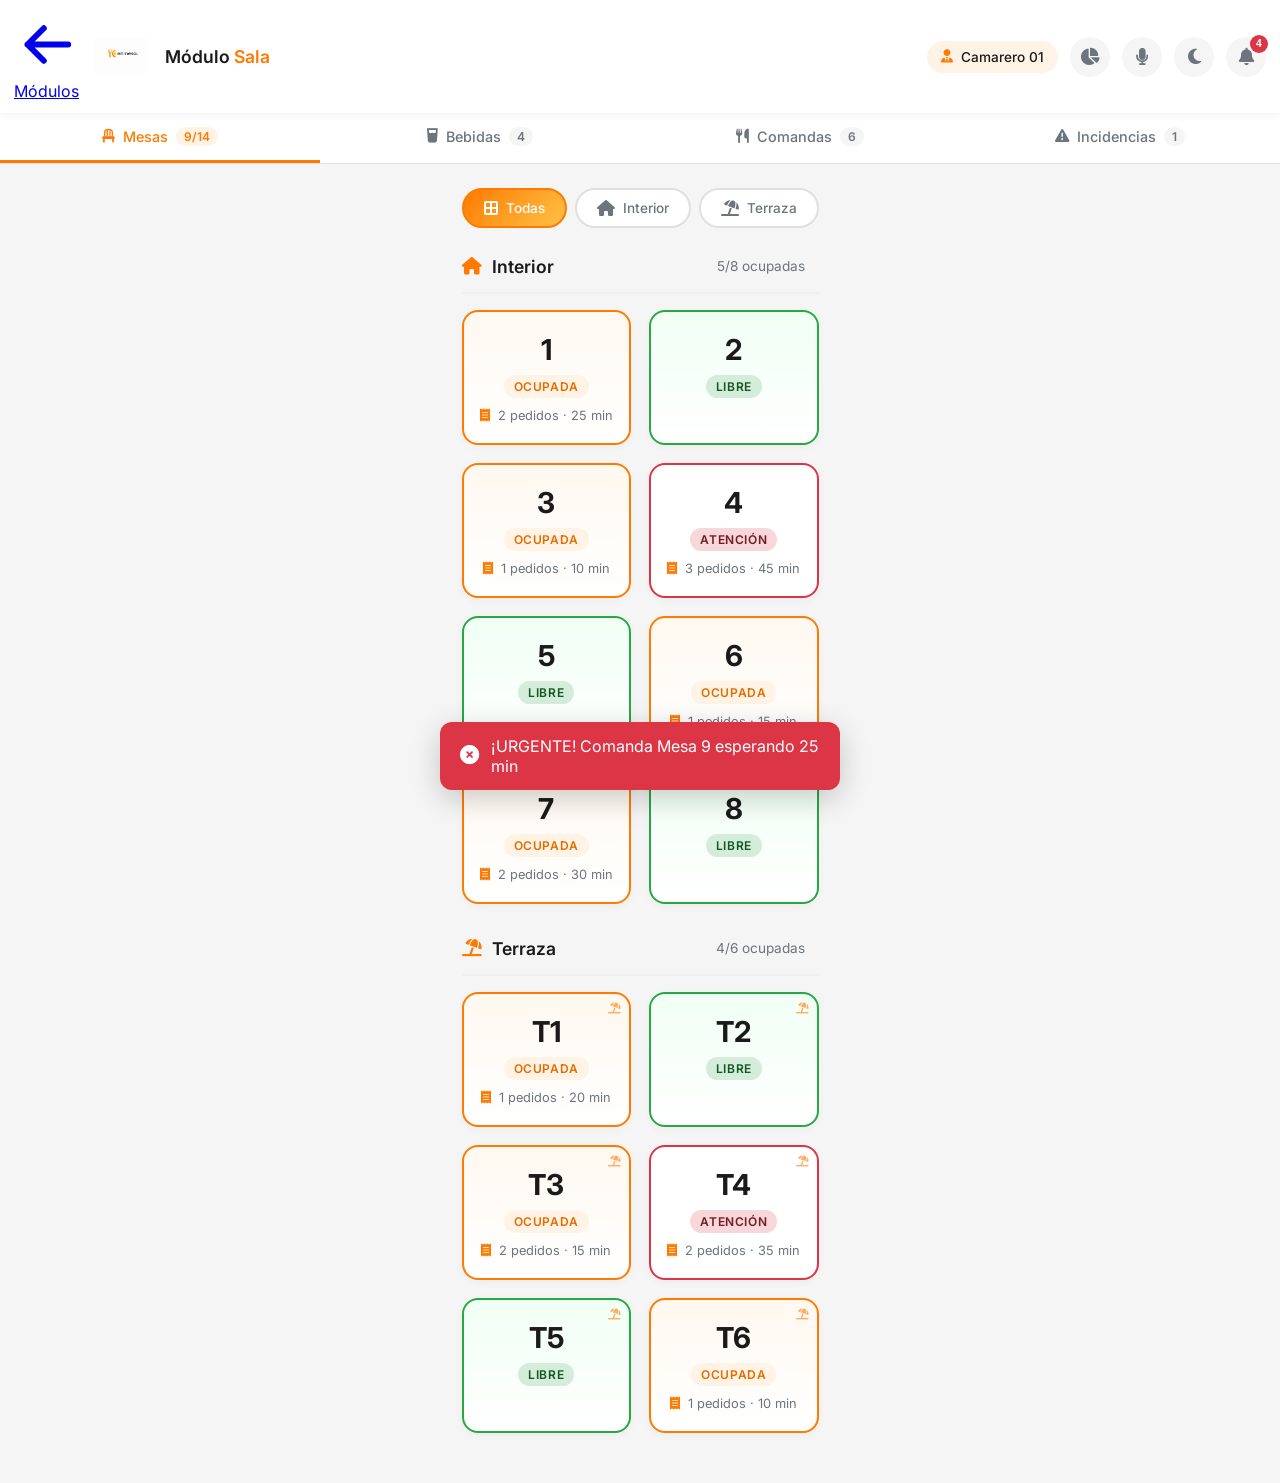
==== camarero.html @ 0a0c4b79 "Modulos Sala, Cocina y mapeo semantico Interfaces de camarero y cocina, prototipo de mapeo semantico" ====
<!DOCTYPE html>
<html lang="es">
<head>
    <meta charset="UTF-8">
    <meta name="viewport" content="width=device-width, initial-scale=1.0, viewport-fit=cover">
    <title>Módulo Sala - enmesa.</title>
    <link rel="stylesheet" href="camarero.css">
    <link rel="stylesheet" href="volver.css">
    <link rel="stylesheet" href="https://cdnjs.cloudflare.com/ajax/libs/font-awesome/6.4.0/css/all.min.css">
    <link rel="preconnect" href="https://fonts.googleapis.com">
    <link rel="preconnect" href="https://fonts.gstatic.com" crossorigin>
    <link href="https://fonts.googleapis.com/css2?family=Inter:wght@400;500;600;700;800&display=swap" rel="stylesheet">
</head>
<body>
    <div class="app-container">
        <!-- HEADER -->
        <header class="header">
            <div class="header-left">
                <a href="index.html" class="demo-volver" title="Volver al selector de módulos"><svg viewBox="0 0 24 24" fill="none" stroke="currentColor" stroke-width="2.2" stroke-linecap="round" stroke-linejoin="round" aria-hidden="true"><path d="M20 12H5M11 6l-6 6 6 6"/></svg><span>Módulos</span></a>
                <a href="landing.html">
                    <img src="Fotos/Logo3.png" alt="enmesa." class="header-logo">
                </a>
                <h1 class="header-title">Módulo <span>Sala</span></h1>
            </div>
            <div class="header-right">
                <div class="user-badge">
                    <i class="fas fa-user-tie"></i>
                    <span>Camarero 01</span>
                </div>
                <button class="btn-icon" id="btnResumen" title="Resumen del Turno">
                    <i class="fas fa-chart-pie"></i>
                </button>
                <button class="btn-icon btn-voice" id="btnVoz" title="Comandos de Voz">
                    <i class="fas fa-microphone"></i>
                </button>
                <button class="btn-icon" id="btnDarkMode" title="Modo Oscuro">
                    <i class="fas fa-moon"></i>
                </button>
                <button class="btn-icon" id="btnNotificaciones" title="Notificaciones">
                    <i class="fas fa-bell"></i>
                    <span class="badge" id="notifCount">3</span>
                </button>
            </div>
        </header>

        <!-- NAVEGACIÓN POR TABS -->
        <nav class="nav-tabs">
            <button class="nav-tab active" data-section="mesas">
                <i class="fas fa-chair"></i> Mesas
                <span class="count" id="countMesas">12</span>
            </button>
            <button class="nav-tab" data-section="bebidas">
                <i class="fas fa-glass-water"></i> Bebidas
                <span class="count" id="countBebidas">4</span>
            </button>
            <button class="nav-tab" data-section="comandas">
                <i class="fas fa-utensils"></i> Comandas
                <span class="count" id="countComandas">6</span>
            </button>
            <button class="nav-tab" data-section="incidencias">
                <i class="fas fa-exclamation-triangle"></i> Incidencias
                <span class="count" id="countIncidencias">1</span>
            </button>
        </nav>

        <!-- CONTENIDO PRINCIPAL -->
        <main class="main-content">
            <!-- SECCIÓN MESAS -->
            <section id="section-mesas" class="section active">
                <div class="zona-tabs">
                    <button class="zona-tab active" data-zona="todas">
                        <i class="fas fa-border-all"></i> Todas
                    </button>
                    <button class="zona-tab" data-zona="interior">
                        <i class="fas fa-home"></i> Interior
                    </button>
                    <button class="zona-tab" data-zona="terraza">
                        <i class="fas fa-umbrella-beach"></i> Terraza
                    </button>
                </div>
                
                <div id="mesasContainer">
                    <!-- Zona Interior -->
                    <div class="zona-section" id="zonaInterior">
                        <div class="zona-header">
                            <h3><i class="fas fa-home"></i> Interior</h3>
                            <span class="zona-count" id="countInterior">0 mesas</span>
                        </div>
                        <div class="mesas-grid" id="mesasGridInterior"></div>
                    </div>
                    
                    <!-- Zona Terraza -->
                    <div class="zona-section" id="zonaTerraza">
                        <div class="zona-header">
                            <h3><i class="fas fa-umbrella-beach"></i> Terraza</h3>
                            <span class="zona-count" id="countTerraza">0 mesas</span>
                        </div>
                        <div class="mesas-grid" id="mesasGridTerraza"></div>
                    </div>
                </div>
            </section>

            <!-- SECCIÓN BEBIDAS -->
            <section id="section-bebidas" class="section">
                <div class="pedidos-header">
                    <h2 class="pedidos-title">Pedidos de Bebidas</h2>
                    <div class="filter-buttons">
                        <button class="filter-btn active" data-filter="todos">Todos</button>
                        <button class="filter-btn" data-filter="pendiente">Pendientes</button>
                        <button class="filter-btn" data-filter="listo">Listos</button>
                    </div>
                </div>
                <div class="pedidos-list" id="bebidasList">
                    <!-- Se genera dinámicamente -->
                </div>
            </section>

            <!-- SECCIÓN COMANDAS -->
            <section id="section-comandas" class="section">
                <div class="pedidos-header">
                    <h2 class="pedidos-title">Comandas de Cocina</h2>
                    <div class="filter-buttons">
                        <button class="filter-btn active" data-filter="todos">Todos</button>
                        <button class="filter-btn" data-filter="pendiente">Pendientes</button>
                        <button class="filter-btn" data-filter="preparando">Preparando</button>
                        <button class="filter-btn" data-filter="listo">Listos</button>
                    </div>
                </div>
                <div class="pedidos-list" id="comandasList">
                    <!-- Se genera dinámicamente -->
                </div>
            </section>

            <!-- SECCIÓN INCIDENCIAS -->
            <section id="section-incidencias" class="section">
                <div class="pedidos-header">
                    <h2 class="pedidos-title">Incidencias Activas</h2>
                </div>
                <div id="incidenciasList">
                    <!-- Se genera dinámicamente -->
                </div>
            </section>
        </main>
    </div>

    <!-- MODAL DETALLE MESA -->
    <div class="modal-overlay" id="modalMesa">
        <div class="modal">
            <div class="modal-header">
                <h3 class="modal-title">Detalle de Mesa</h3>
                <button class="modal-close" onclick="cerrarModal('modalMesa')">&times;</button>
            </div>
            <div class="modal-body" id="modalMesaBody">
                <!-- Contenido dinámico -->
            </div>
            <div class="modal-footer">
                <button class="pedido-btn secondary" onclick="cerrarModal('modalMesa')">Cerrar</button>
                <button class="pedido-btn primary" onclick="liberarMesa()">
                    <i class="fas fa-check-circle"></i> Liberar Mesa
                </button>
            </div>
        </div>
    </div>

    <!-- TOAST CONTAINER -->
    <div class="toast-container" id="toastContainer"></div>

    <!-- MODAL VOZ -->
    <div class="modal-overlay" id="modalVoz">
        <div class="modal modal-voz">
            <div class="modal-header">
                <h3 class="modal-title"><i class="fas fa-microphone"></i> Comandos de Voz</h3>
                <button class="modal-close" onclick="cerrarModal('modalVoz')">&times;</button>
            </div>
            <div class="modal-body">
                <div class="voice-container">
                    <div class="voice-status" id="voiceStatus">
                        <div class="voice-icon" id="voiceIcon">
                            <i class="fas fa-microphone"></i>
                        </div>
                        <p class="voice-text" id="voiceText">Pulsa para hablar</p>
                    </div>
                    <div class="voice-transcript" id="voiceTranscript"></div>
                    <button class="voice-btn" id="voiceBtn" onclick="toggleVoiceRecognition()">
                        <i class="fas fa-microphone"></i>
                        <span>Iniciar</span>
                    </button>
                </div>
                <div class="voice-commands">
                    <h4>Comandos disponibles:</h4>
                    <ul>
                        <li><strong>"Entregar bebidas mesa [N]"</strong> - Marca bebidas como entregadas</li>
                        <li><strong>"Entregar comanda mesa [N]"</strong> - Marca comanda como entregada</li>
                        <li><strong>"Eliminar bebidas mesa [N]"</strong> - Elimina pedido de bebidas</li>
                        <li><strong>"Eliminar comanda mesa [N]"</strong> - Elimina comanda</li>
                        <li><strong>"Liberar mesa [N]"</strong> - Libera una mesa</li>
                        <li><strong>"Resolver incidencia mesa [N]"</strong> - Resuelve incidencia</li>
                    </ul>
                    <p style="margin-top: 12px; font-size: 0.8rem; color: #666;">
                        <i class="fas fa-info-circle" style="color: #FF7A00;"></i>
                        Terraza: di <strong>"terraza 1"</strong> o <strong>"T1"</strong>
                    </p>
                </div>
            </div>
        </div>
    </div>

    <!-- MODAL RESUMEN DEL TURNO -->
    <div class="modal-overlay" id="modalResumen">
        <div class="modal modal-resumen">
            <div class="modal-header">
                <h3 class="modal-title"><i class="fas fa-chart-pie"></i> Resumen del Turno</h3>
                <button class="modal-close" onclick="cerrarModal('modalResumen')">&times;</button>
            </div>
            <div class="modal-body">
                <div class="resumen-tiempo">
                    <div class="resumen-reloj">
                        <i class="fas fa-clock"></i>
                        <span id="turnoTiempo">00:00:00</span>
                    </div>
                    <p>Tiempo de turno</p>
                </div>
                <div class="resumen-stats">
                    <div class="stat-card">
                        <div class="stat-icon"><i class="fas fa-chair"></i></div>
                        <div class="stat-value" id="statMesasAtendidas">0</div>
                        <div class="stat-label">Mesas atendidas</div>
                    </div>
                    <div class="stat-card">
                        <div class="stat-icon"><i class="fas fa-glass-water"></i></div>
                        <div class="stat-value" id="statBebidasServidas">0</div>
                        <div class="stat-label">Bebidas servidas</div>
                    </div>
                    <div class="stat-card">
                        <div class="stat-icon"><i class="fas fa-utensils"></i></div>
                        <div class="stat-value" id="statComandasServidas">0</div>
                        <div class="stat-label">Comandas servidas</div>
                    </div>
                    <div class="stat-card">
                        <div class="stat-icon"><i class="fas fa-exclamation-triangle"></i></div>
                        <div class="stat-value" id="statIncidenciasResueltas">0</div>
                        <div class="stat-label">Incidencias resueltas</div>
                    </div>
                </div>
                <div class="resumen-tiempos">
                    <h4><i class="fas fa-stopwatch"></i> Tiempos Medios</h4>
                    <div class="tiempo-item">
                        <span>Tiempo medio de atención</span>
                        <strong id="tiempoMedioAtencion">--</strong>
                    </div>
                    <div class="tiempo-item">
                        <span>Bebidas más servidas</span>
                        <strong id="bebidaTop">--</strong>
                    </div>
                </div>
            </div>
        </div>
    </div>

    <!-- MODAL TOMAR PEDIDO -->
    <div class="modal-overlay" id="modalTomarPedido">
        <div class="modal modal-pedido-grande">
            <div class="modal-header">
                <h3 class="modal-title"><i class="fas fa-clipboard-list"></i> Tomar Pedido - Mesa <span id="pedidoMesaNum"></span></h3>
                <button class="modal-close" onclick="cerrarTomarPedido()">&times;</button>
            </div>
            <div class="modal-body modal-body-menu">
                <!-- Layout de 2 columnas en desktop -->
                <div class="pedido-layout">
                    <!-- Columna izquierda: Catálogo -->
                    <div class="pedido-catalogo-col">
                        <!-- Control por voz -->
                        <div class="pedido-voz-control">
                            <button class="voice-btn-pedido" id="voiceBtnPedido" onclick="toggleVozPedido()">
                                <i class="fas fa-microphone"></i>
                                <span>Dictar Pedido</span>
                            </button>
                            <div class="voice-transcript-pedido" id="voiceTranscriptPedido"></div>
                        </div>
                        
                        <!-- Tabs de categorías -->
                        <div class="menu-tabs">
                            <button class="menu-tab active" data-cat="entradas" onclick="mostrarCatalogo('entradas')">
                                <i class="fas fa-bread-slice"></i> Entradas
                            </button>
                            <button class="menu-tab" data-cat="principales" onclick="mostrarCatalogo('principales')">
                                <i class="fas fa-fire"></i> Principales
                            </button>
                            <button class="menu-tab" data-cat="bebidas" onclick="mostrarCatalogo('bebidas')">
                                <i class="fas fa-glass-water"></i> Bebidas
                            </button>
                            <button class="menu-tab" data-cat="postres" onclick="mostrarCatalogo('postres')">
                                <i class="fas fa-ice-cream"></i> Postres
                            </button>
                        </div>
                        
                        <!-- Lista de productos -->
                        <div class="menu-items-scroll" id="catalogoItems">
                            <!-- Se genera dinámicamente -->
                        </div>
                    </div>
                    
                    <!-- Columna derecha: Pedido actual -->
                    <div class="pedido-resumen-col">
                        <h4 class="resumen-titulo"><i class="fas fa-shopping-cart"></i> Pedido Actual</h4>
                        
                        <div class="pedido-items-scroll">
                            <div class="pedido-items-list" id="pedidoBebidasList">
                                <!-- Items de bebidas -->
                            </div>
                            <div class="pedido-items-list" id="pedidoComidaList">
                                <!-- Items de comida -->
                            </div>
                            <div class="pedido-empty" id="pedidoEmpty">
                                <i class="fas fa-cart-plus"></i>
                                <p>Selecciona productos del menú</p>
                            </div>
                        </div>
                        
                        <!-- Total -->
                        <div class="pedido-total-box">
                            <div class="pedido-total-row">
                                <span class="pedido-total-items" id="totalItemsPedido">0 items</span>
                                <span class="pedido-total-precio" id="totalPrecioPedido">0.00 €</span>
                            </div>
                        </div>
                        
                        <!-- Acciones -->
                        <div class="pedido-acciones">
                            <button class="btn-limpiar" onclick="limpiarPedidoTemporal()">
                                <i class="fas fa-trash"></i> Limpiar
                            </button>
                            <button class="btn-confirmar" onclick="confirmarPedido()">
                                <i class="fas fa-check"></i> Confirmar
                            </button>
                        </div>
                    </div>
                </div>
            </div>
        </div>
    </div>

    <!-- AUDIO PARA NOTIFICACIONES -->
    <audio id="audioNotificacion" preload="auto">
        <source src="[data-uri]" type="audio/wav">
    </audio>

    <script>
        // ════════════════════════════════════════════════════════════════════════
        // DATOS SIMULADOS
        // ════════════════════════════════════════════════════════════════════════
        
        const mesas = [
            // Interior (mesas 1-8)
            { id: 1, zona: 'interior', estado: 'ocupada', pedidos: 2, tiempo: '25 min' },
            { id: 2, zona: 'interior', estado: 'libre', pedidos: 0 },
            { id: 3, zona: 'interior', estado: 'ocupada', pedidos: 1, tiempo: '10 min' },
            { id: 4, zona: 'interior', estado: 'pendiente', pedidos: 3, tiempo: '45 min' },
            { id: 5, zona: 'interior', estado: 'libre', pedidos: 0 },
            { id: 6, zona: 'interior', estado: 'ocupada', pedidos: 1, tiempo: '15 min' },
            { id: 7, zona: 'interior', estado: 'ocupada', pedidos: 2, tiempo: '30 min' },
            { id: 8, zona: 'interior', estado: 'libre', pedidos: 0 },
            // Terraza (mesas T1-T6)
            { id: 'T1', zona: 'terraza', estado: 'ocupada', pedidos: 1, tiempo: '20 min' },
            { id: 'T2', zona: 'terraza', estado: 'libre', pedidos: 0 },
            { id: 'T3', zona: 'terraza', estado: 'ocupada', pedidos: 2, tiempo: '15 min' },
            { id: 'T4', zona: 'terraza', estado: 'pendiente', pedidos: 2, tiempo: '35 min' },
            { id: 'T5', zona: 'terraza', estado: 'libre', pedidos: 0 },
            { id: 'T6', zona: 'terraza', estado: 'ocupada', pedidos: 1, tiempo: '10 min' }
        ];
        
        let zonaActual = 'todas';

        let pedidosBebidas = [
            { 
                id: 1, mesa: 4, tiempo: '3 min', estado: 'pendiente',
                items: [
                    { nombre: 'Coca-Cola', cantidad: 2, precio: 2.50, entregado: false },
                    { nombre: 'Agua mineral', cantidad: 1, precio: 1.80, entregado: false },
                    { nombre: 'Cerveza Mahou', cantidad: 3, precio: 2.80, entregado: false }
                ]
            },
            { 
                id: 2, mesa: 1, tiempo: '5 min', estado: 'listo',
                items: [
                    { nombre: 'Vino tinto copa', cantidad: 2, precio: 3.50, entregado: false },
                    { nombre: 'Tinto de verano', cantidad: 1, precio: 3.00, entregado: false }
                ]
            },
            { 
                id: 3, mesa: 7, tiempo: '1 min', estado: 'pendiente',
                items: [
                    { nombre: 'Café solo', cantidad: 2, precio: 1.40, entregado: false },
                    { nombre: 'Cortado', cantidad: 1, precio: 1.50, entregado: false }
                ]
            },
            { 
                id: 4, mesa: 10, tiempo: '2 min', estado: 'pendiente',
                items: [
                    { nombre: 'Zumo de naranja', cantidad: 2, precio: 3.00, entregado: false }
                ]
            }
        ];

        let pedidosComanda = [
            { 
                id: 1, mesa: 4, tiempo: '15 min', estado: 'preparando',
                items: [
                    { nombre: 'Croquetas caseras', cantidad: 2, precio: 8.50, entregado: false },
                    { nombre: 'Tortilla española', cantidad: 1, precio: 9.00, entregado: false }
                ]
            },
            { 
                id: 2, mesa: 1, tiempo: '20 min', estado: 'listo',
                items: [
                    { nombre: 'Pulpo a la gallega', cantidad: 1, precio: 18.50, entregado: false },
                    { nombre: 'Jamón ibérico', cantidad: 1, precio: 22.00, entregado: false }
                ]
            },
            { 
                id: 3, mesa: 7, tiempo: '10 min', estado: 'pendiente',
                items: [
                    { nombre: 'Ensalada César', cantidad: 1, precio: 10.50, entregado: false },
                    { nombre: 'Patatas bravas', cantidad: 2, precio: 6.50, entregado: false }
                ]
            },
            { 
                id: 4, mesa: 9, tiempo: '25 min', estado: 'preparando',
                items: [
                    { nombre: 'Paella valenciana', cantidad: 1, precio: 14.00, entregado: false }
                ]
            },
            { 
                id: 5, mesa: 12, tiempo: '8 min', estado: 'pendiente',
                items: [
                    { nombre: 'Gambas al ajillo', cantidad: 1, precio: 14.50, entregado: false },
                    { nombre: 'Pan con tomate', cantidad: 2, precio: 3.50, entregado: false }
                ]
            },
            { 
                id: 6, mesa: 3, tiempo: '5 min', estado: 'listo',
                items: [
                    { nombre: 'Tarta de queso', cantidad: 2, precio: 6.00, entregado: false }
                ]
            }
        ];

        let incidencias = [
            {
                id: 1, mesa: 4, tipo: 'Reclamación',
                descripcion: 'El cliente indica que las croquetas llegaron frías. Solicita cambio.',
                tiempo: '5 min'
            }
        ];

        // ════════════════════════════════════════════════════════════════════════
        // CATÁLOGO DE PRODUCTOS (igual que cliente.html)
        // ════════════════════════════════════════════════════════════════════════
        
        const catalogoMenu = {
            entradas: [
                { nombre: 'Jamón Ibérico de Bellota', precio: 18.50, sub: 'Loncheado al momento · D.O. Guijuelo' },
                { nombre: 'Tabla de Quesos Artesanos', precio: 14.00, sub: 'Curados, semicurados y cremosos' },
                { nombre: 'Paté de la Casa', precio: 9.50, sub: 'Con reducción de Oporto · tostadas' },
                { nombre: 'Croquetas de la Abuela', precio: 9.00, sub: 'Bechamel de jamón ibérico · 8 uds' },
                { nombre: 'Ensaladilla Rusa', precio: 8.50, sub: 'Atún de almadraba · mayonesa casera' },
                { nombre: 'Papas Arrugadas con Mojo', precio: 7.50, sub: 'Mojo rojo picón y mojo verde' }
            ],
            principales: [
                { nombre: 'Huevos Rotos con Jamón', precio: 14.00, sub: 'Huevos de corral · patatas · jamón' },
                { nombre: 'Bacalao Dorado', precio: 17.50, sub: 'Patata paja · huevo · aceitunas' },
                { nombre: 'Solomillo al Ajo Tostado', precio: 24.00, sub: 'Salsa de ajo · guarnición' },
                { nombre: 'Entrecot a la Brasa', precio: 22.00, sub: 'Añojo · sal gruesa · chimichurri' },
                { nombre: 'Chuletón de Buey', precio: 38.00, sub: 'Madurado 30 días · sal en escamas' }
            ],
            bebidas: [
                { nombre: 'Coca-Cola', precio: 2.50, sub: '' },
                { nombre: 'Fanta Naranja', precio: 2.50, sub: '' },
                { nombre: 'Agua Mineral', precio: 2.00, sub: '50cl' },
                { nombre: 'Victoria Caña', precio: 2.00, sub: 'Barril · 20 cl' },
                { nombre: 'Victoria Tercio', precio: 2.80, sub: 'Botella · 33 cl' },
                { nombre: 'Vino de la Casa Copa', precio: 3.50, sub: 'Tinto · Blanco · Rosado' },
                { nombre: 'Vino de la Casa Botella', precio: 12.00, sub: 'Tinto · Blanco · Rosado' }
            ],
            postres: [
                { nombre: 'Coulant de Chocolate', precio: 7.50, sub: 'Corazón fundente · helado vainilla' },
                { nombre: 'Tarta de Queso al Horno', precio: 6.50, sub: 'Receta vasca · mermelada frutos rojos' },
                { nombre: 'Flan Casero', precio: 5.50, sub: 'Caramelo tostado · nata montada' },
                { nombre: 'Crema Catalana', precio: 6.00, sub: 'Azúcar quemado · naranja confitada' }
            ]
        };
        
        // Para compatibilidad con voz
        const catalogoBebidas = catalogoMenu.bebidas;
        const catalogoComida = [...catalogoMenu.entradas, ...catalogoMenu.principales, ...catalogoMenu.postres];
        
        // Pedido temporal mientras se toma
        let pedidoTemporal = {
            mesa: null,
            bebidas: [],
            comida: []
        };

        // ════════════════════════════════════════════════════════════════════════
        // NAVEGACIÓN POR TABS
        // ════════════════════════════════════════════════════════════════════════
        
        document.querySelectorAll('.nav-tab').forEach(tab => {
            tab.addEventListener('click', () => {
                // Desactivar todos
                document.querySelectorAll('.nav-tab').forEach(t => t.classList.remove('active'));
                document.querySelectorAll('.section').forEach(s => s.classList.remove('active'));
                
                // Activar seleccionado
                tab.classList.add('active');
                const section = tab.dataset.section;
                document.getElementById(`section-${section}`).classList.add('active');
            });
        });

        // ════════════════════════════════════════════════════════════════════════
        // RENDERIZADO DE MESAS POR ZONAS
        // ════════════════════════════════════════════════════════════════════════
        
        function renderMesas() {
            const mesasInterior = mesas.filter(m => m.zona === 'interior');
            const mesasTerraza = mesas.filter(m => m.zona === 'terraza');
            
            const gridInterior = document.getElementById('mesasGridInterior');
            const gridTerraza = document.getElementById('mesasGridTerraza');
            const zonaInterior = document.getElementById('zonaInterior');
            const zonaTerraza = document.getElementById('zonaTerraza');
            
            // Renderizar Interior
            gridInterior.innerHTML = mesasInterior.map(mesa => renderMesaCard(mesa)).join('');
            
            // Renderizar Terraza
            gridTerraza.innerHTML = mesasTerraza.map(mesa => renderMesaCard(mesa)).join('');
            
            // Actualizar contadores de zona
            const ocupadasInterior = mesasInterior.filter(m => m.estado !== 'libre').length;
            const ocupadasTerraza = mesasTerraza.filter(m => m.estado !== 'libre').length;
            document.getElementById('countInterior').textContent = `${ocupadasInterior}/${mesasInterior.length} ocupadas`;
            document.getElementById('countTerraza').textContent = `${ocupadasTerraza}/${mesasTerraza.length} ocupadas`;
            
            // Mostrar/ocultar zonas según filtro
            if (zonaActual === 'todas') {
                zonaInterior.style.display = 'block';
                zonaTerraza.style.display = 'block';
            } else if (zonaActual === 'interior') {
                zonaInterior.style.display = 'block';
                zonaTerraza.style.display = 'none';
            } else {
                zonaInterior.style.display = 'none';
                zonaTerraza.style.display = 'block';
            }
        }
        
        function renderMesaCard(mesa) {
            const mesaIdStr = typeof mesa.id === 'string' ? `'${mesa.id}'` : mesa.id;
            return `
                <div class="mesa-card ${mesa.estado} ${mesa.zona}" onclick="verDetalleMesa(${mesaIdStr})">
                    <div class="mesa-number">${mesa.id}</div>
                    <span class="mesa-status ${mesa.estado}">
                        ${mesa.estado === 'libre' ? 'Libre' : mesa.estado === 'ocupada' ? 'Ocupada' : 'Atención'}
                    </span>
                    ${mesa.estado !== 'libre' ? `
                        <div class="mesa-info">
                            <i class="fas fa-receipt"></i> ${mesa.pedidos} pedidos · ${mesa.tiempo}
                        </div>
                    ` : ''}
                </div>
            `;
        }
        
        // Navegación por zonas
        document.querySelectorAll('.zona-tab').forEach(tab => {
            tab.addEventListener('click', () => {
                document.querySelectorAll('.zona-tab').forEach(t => t.classList.remove('active'));
                tab.classList.add('active');
                zonaActual = tab.dataset.zona;
                renderMesas();
            });
        });

        // ════════════════════════════════════════════════════════════════════════
        // RENDERIZADO DE BEBIDAS
        // ════════════════════════════════════════════════════════════════════════
        
        function renderBebidas(filtro = 'todos') {
            const list = document.getElementById('bebidasList');
            let pedidos = [...pedidosBebidas];
            
            if (filtro !== 'todos') {
                pedidos = pedidos.filter(p => p.estado === filtro);
            }
            
            if (pedidos.length === 0) {
                list.innerHTML = `
                    <div class="empty-state">
                        <i class="fas fa-glass-water"></i>
                        <p>No hay pedidos de bebidas ${filtro !== 'todos' ? filtro + 's' : ''}</p>
                    </div>
                `;
                return;
            }
            
            list.innerHTML = pedidos.map(pedido => `
                <div class="pedido-card bebidas ${pedido.estado}" data-id="${pedido.id}">
                    <div class="pedido-header">
                        <div class="pedido-mesa">
                            <span class="pedido-mesa-num">Mesa ${pedido.mesa}</span>
                            <span class="pedido-time"><i class="fas fa-clock"></i> ${pedido.tiempo}</span>
                        </div>
                        <span class="pedido-type bebidas">Bebidas</span>
                    </div>
                    <div class="pedido-items">
                        ${pedido.items.map((item, idx) => `
                            <div class="pedido-item">
                                <span class="pedido-item-qty">${item.cantidad}x</span>
                                <span class="pedido-item-name">${item.nombre}</span>
                                <button class="pedido-item-check ${item.entregado ? 'checked' : ''}" 
                                        onclick="toggleItemBebida(${pedido.id}, ${idx})">
                                    <i class="fas fa-check"></i>
                                </button>
                            </div>
                        `).join('')}
                    </div>
                    <div class="pedido-actions">
                        ${pedido.estado === 'listo' ? `
                            <button class="pedido-btn success" onclick="entregarBebidas(${pedido.id})">
                                <i class="fas fa-check-double"></i> Entregar a Mesa
                            </button>
                        ` : `
                            <span class="estado-esperando">
                                <i class="fas fa-hourglass-half"></i> Preparando...
                            </span>
                        `}
                        <button class="pedido-btn danger" onclick="reportarIncidencia(${pedido.mesa}, 'bebidas')">
                            <i class="fas fa-exclamation-circle"></i>
                        </button>
                    </div>
                </div>
            `).join('');
        }

        // ════════════════════════════════════════════════════════════════════════
        // RENDERIZADO DE COMANDAS
        // ════════════════════════════════════════════════════════════════════════
        
        function renderComandas(filtro = 'todos') {
            const list = document.getElementById('comandasList');
            let pedidos = [...pedidosComanda];
            
            if (filtro !== 'todos') {
                pedidos = pedidos.filter(p => p.estado === filtro);
            }
            
            if (pedidos.length === 0) {
                list.innerHTML = `
                    <div class="empty-state">
                        <i class="fas fa-utensils"></i>
                        <p>No hay comandas ${filtro !== 'todos' ? filtro + 's' : ''}</p>
                    </div>
                `;
                return;
            }
            
            list.innerHTML = pedidos.map(pedido => `
                <div class="pedido-card comida ${pedido.estado}" data-id="${pedido.id}">
                    <div class="pedido-header">
                        <div class="pedido-mesa">
                            <span class="pedido-mesa-num">Mesa ${pedido.mesa}</span>
                            <span class="pedido-time"><i class="fas fa-clock"></i> ${pedido.tiempo}</span>
                        </div>
                        <span class="pedido-type comida">${pedido.estado}</span>
                    </div>
                    <div class="pedido-items">
                        ${pedido.items.map((item, idx) => `
                            <div class="pedido-item">
                                <span class="pedido-item-qty">${item.cantidad}x</span>
                                <span class="pedido-item-name">${item.nombre}</span>
                                <button class="pedido-item-check ${item.entregado ? 'checked' : ''}" 
                                        onclick="toggleItemComanda(${pedido.id}, ${idx})">
                                    <i class="fas fa-check"></i>
                                </button>
                            </div>
                        `).join('')}
                    </div>
                    <div class="pedido-actions">
                        ${pedido.estado === 'listo' ? `
                            <button class="pedido-btn success" onclick="entregarComanda(${pedido.id})">
                                <i class="fas fa-check-double"></i> Entregar a Mesa
                            </button>
                        ` : pedido.estado === 'preparando' ? `
                            <span class="estado-esperando">
                                <i class="fas fa-fire"></i> En cocina...
                            </span>
                        ` : `
                            <button class="pedido-btn secondary" onclick="enviarACocina(${pedido.id})">
                                <i class="fas fa-fire"></i> Enviar a Cocina
                            </button>
                        `}
                        <button class="pedido-btn danger" onclick="reportarIncidencia(${pedido.mesa}, 'comanda')">
                            <i class="fas fa-exclamation-circle"></i>
                        </button>
                    </div>
                </div>
            `).join('');
        }

        // ════════════════════════════════════════════════════════════════════════
        // RENDERIZADO DE INCIDENCIAS
        // ════════════════════════════════════════════════════════════════════════
        
        function renderIncidencias() {
            const list = document.getElementById('incidenciasList');
            
            if (incidencias.length === 0) {
                list.innerHTML = `
                    <div class="empty-state">
                        <i class="fas fa-check-circle"></i>
                        <p>No hay incidencias activas</p>
                    </div>
                `;
                return;
            }
            
            list.innerHTML = incidencias.map(inc => `
                <div class="incidencia-card">
                    <div class="incidencia-header">
                        <div class="incidencia-mesa">
                            <span class="pedido-mesa-num">Mesa ${inc.mesa}</span>
                            <span class="pedido-time"><i class="fas fa-clock"></i> ${inc.tiempo}</span>
                        </div>
                        <span class="incidencia-type">${inc.tipo}</span>
                    </div>
                    <div class="incidencia-desc">
                        ${inc.descripcion}
                    </div>
                    <div class="incidencia-actions">
                        <button class="pedido-btn primary" onclick="resolverIncidencia(${inc.id})">
                            <i class="fas fa-check"></i> Resolver
                        </button>
                        <button class="pedido-btn secondary" onclick="escalarIncidencia(${inc.id})">
                            <i class="fas fa-arrow-up"></i> Escalar
                        </button>
                    </div>
                </div>
            `).join('');
        }

        // ════════════════════════════════════════════════════════════════════════
        // ACCIONES
        // ════════════════════════════════════════════════════════════════════════
        
        let mesaSeleccionada = null;

        function verDetalleMesa(mesaId) {
            mesaSeleccionada = mesaId;
            const mesa = mesas.find(m => m.id == mesaId);
            const modal = document.getElementById('modalMesa');
            const body = document.getElementById('modalMesaBody');
            
            // Si la mesa está libre, mostrar opción de tomar pedido
            if (mesa.estado === 'libre') {
                body.innerHTML = `
                    <div class="mesa-detail-header">
                        <div class="mesa-detail-number">Mesa ${mesa.id}</div>
                        <div class="mesa-detail-status libre">
                            <i class="fas fa-check-circle"></i> Disponible
                        </div>
                    </div>
                    
                    <div class="mesa-libre-opciones">
                        <div class="mesa-libre-info">
                            <i class="fas fa-info-circle"></i>
                            <p>Mesa libre. ¿El cliente no puede usar el QR? Toma el pedido manualmente.</p>
                        </div>
                        
                        <button class="btn-tomar-pedido" onclick="abrirTomarPedido(${typeof mesaId === 'string' ? `'${mesaId}'` : mesaId})">
                            <div class="btn-tomar-icon">
                                <i class="fas fa-microphone"></i>
                            </div>
                            <div class="btn-tomar-text">
                                <span class="btn-tomar-title">Tomar Pedido</span>
                                <span class="btn-tomar-subtitle">Por voz o selección manual</span>
                            </div>
                            <i class="fas fa-chevron-right"></i>
                        </button>
                        
                        <div class="mesa-libre-qr">
                            <i class="fas fa-qrcode"></i>
                            <p>O el cliente puede escanear el QR de la mesa</p>
                        </div>
                    </div>
                `;
                modal.classList.add('active');
                return;
            }
            
            // Buscar pedidos de esta mesa
            const bebidasMesa = pedidosBebidas.filter(p => p.mesa === mesaId);
            const comandasMesa = pedidosComanda.filter(p => p.mesa === mesaId);
            
            // Calcular totales
            let totalBebidas = 0;
            let totalComida = 0;
            
            bebidasMesa.forEach(p => {
                p.items.forEach(i => {
                    totalBebidas += i.cantidad * (i.precio || 0);
                });
            });
            
            comandasMesa.forEach(p => {
                p.items.forEach(i => {
                    totalComida += i.cantidad * (i.precio || 0);
                });
            });
            
            const totalCuenta = totalBebidas + totalComida;
            const mesaIdParam = typeof mesaId === 'string' ? `'${mesaId}'` : mesaId;
            
            body.innerHTML = `
                <div class="mesa-detail-header">
                    <div class="mesa-detail-number">Mesa ${mesa.id}</div>
                    <div class="mesa-detail-status">
                        Ocupada · ${mesa.tiempo || '0 min'}
                    </div>
                </div>
                
                <!-- Botón añadir más pedidos -->
                <button class="btn-anadir-pedido" onclick="abrirTomarPedido(${mesaIdParam})">
                    <i class="fas fa-plus-circle"></i> Añadir más al pedido
                </button>
                
                ${bebidasMesa.length > 0 ? `
                    <div class="mesa-detail-section">
                        <h4><i class="fas fa-glass-water"></i> Bebidas</h4>
                        ${bebidasMesa.map(p => `
                            <div class="mesa-pedido-mini">
                                <div class="mesa-pedido-mini-header">
                                    <span class="estado-badge ${p.estado}">${p.estado.toUpperCase()}</span>
                                    <span>${p.tiempo}</span>
                                </div>
                                <div class="mesa-pedido-items">
                                    ${p.items.map(i => `${i.cantidad}x ${i.nombre}`).join(', ')}
                                </div>
                            </div>
                        `).join('')}
                    </div>
                ` : ''}
                
                ${comandasMesa.length > 0 ? `
                    <div class="mesa-detail-section">
                        <h4><i class="fas fa-utensils"></i> Comida</h4>
                        ${comandasMesa.map(p => `
                            <div class="mesa-pedido-mini">
                                <div class="mesa-pedido-mini-header">
                                    <span class="estado-badge ${p.estado}">${p.estado.toUpperCase()}</span>
                                    <span>${p.tiempo}</span>
                                </div>
                                <div class="mesa-pedido-items">
                                    ${p.items.map(i => `${i.cantidad}x ${i.nombre}`).join(', ')}
                                </div>
                            </div>
                        `).join('')}
                    </div>
                ` : ''}
                
                ${(bebidasMesa.length > 0 || comandasMesa.length > 0) ? `
                    <div class="cuenta-resumen">
                        <div class="cuenta-header">
                            <i class="fas fa-receipt"></i>
                            <h4>Resumen de Cuenta</h4>
                        </div>
                        <div class="cuenta-items">
                            ${bebidasMesa.map(p => 
                                p.items.map(i => `
                                    <div class="cuenta-item">
                                        <span class="cuenta-item-qty">${i.cantidad}x</span>
                                        <span class="cuenta-item-name">${i.nombre}</span>
                                        <span class="cuenta-item-price">${(i.cantidad * i.precio).toFixed(2)} €</span>
                                    </div>
                                `).join('')
                            ).join('')}
                            ${comandasMesa.map(p => 
                                p.items.map(i => `
                                    <div class="cuenta-item">
                                        <span class="cuenta-item-qty">${i.cantidad}x</span>
                                        <span class="cuenta-item-name">${i.nombre}</span>
                                        <span class="cuenta-item-price">${(i.cantidad * i.precio).toFixed(2)} €</span>
                                    </div>
                                `).join('')
                            ).join('')}
                        </div>
                        <div class="cuenta-subtotales">
                            ${totalBebidas > 0 ? `
                                <div class="cuenta-subtotal">
                                    <span>Bebidas</span>
                                    <span>${totalBebidas.toFixed(2)} €</span>
                                </div>
                            ` : ''}
                            ${totalComida > 0 ? `
                                <div class="cuenta-subtotal">
                                    <span>Comida</span>
                                    <span>${totalComida.toFixed(2)} €</span>
                                </div>
                            ` : ''}
                        </div>
                        <div class="cuenta-total">
                            <span>TOTAL</span>
                            <span class="cuenta-total-precio">${totalCuenta.toFixed(2)} €</span>
                        </div>
                        <div class="cuenta-actions">
                            <button class="pedido-btn secondary" onclick="imprimirCuenta(${mesaIdParam})">
                                <i class="fas fa-print"></i> Imprimir
                            </button>
                            <button class="pedido-btn primary" onclick="cobrarMesa(${mesaIdParam})">
                                <i class="fas fa-credit-card"></i> Cobrar
                            </button>
                        </div>
                    </div>
                ` : `
                    <div class="empty-state" style="padding: 30px;">
                        <i class="fas fa-inbox"></i>
                        <p>No hay pedidos activos</p>
                    </div>
                `}
            `;
            
            modal.classList.add('active');
        }
        
        function imprimirCuenta(mesaId) {
            showToast(`Imprimiendo cuenta de Mesa ${mesaId}...`, 'success');
            // Aquí iría la lógica de impresión real
        }
        
        function cobrarMesa(mesaId) {
            // Calcular total
            const bebidasMesa = pedidosBebidas.filter(p => p.mesa == mesaId);
            const comandasMesa = pedidosComanda.filter(p => p.mesa == mesaId);
            
            let total = 0;
            bebidasMesa.forEach(p => p.items.forEach(i => total += i.cantidad * (i.precio || 0)));
            comandasMesa.forEach(p => p.items.forEach(i => total += i.cantidad * (i.precio || 0)));
            
            if (total > 0) {
                showToast(`Mesa ${mesaId} cobrada: ${total.toFixed(2)} €`, 'success');
                
                // Eliminar pedidos de esta mesa
                pedidosBebidas = pedidosBebidas.filter(p => p.mesa != mesaId);
                pedidosComanda = pedidosComanda.filter(p => p.mesa != mesaId);
                
                // Liberar la mesa
                const mesa = mesas.find(m => m.id == mesaId);
                if (mesa) {
                    mesa.estado = 'libre';
                    mesa.pedidos = 0;
                    delete mesa.tiempo;
                    estadisticas.mesasAtendidas++;
                }
                
                renderMesas();
                renderBebidas();
                renderComandas();
                actualizarContadores();
                cerrarModal('modalMesa');
            } else {
                showToast('No hay nada que cobrar', 'warning');
            }
        }

        function cerrarModal(modalId) {
            document.getElementById(modalId).classList.remove('active');
        }

        function liberarMesa() {
            if (mesaSeleccionada) {
                const mesa = mesas.find(m => m.id == mesaSeleccionada);
                mesa.estado = 'libre';
                mesa.pedidos = 0;
                delete mesa.tiempo;
                estadisticas.mesasAtendidas++;
                renderMesas();
                actualizarContadores();
                cerrarModal('modalMesa');
                showToast('Mesa liberada correctamente', 'success');
            }
        }

        function toggleItemBebida(pedidoId, itemIdx) {
            const pedido = pedidosBebidas.find(p => p.id === pedidoId);
            if (pedido) {
                pedido.items[itemIdx].entregado = !pedido.items[itemIdx].entregado;
                renderBebidas(getCurrentFilter('bebidas'));
            }
        }

        function toggleItemComanda(pedidoId, itemIdx) {
            const pedido = pedidosComanda.find(p => p.id === pedidoId);
            if (pedido) {
                pedido.items[itemIdx].entregado = !pedido.items[itemIdx].entregado;
                renderComandas(getCurrentFilter('comandas'));
            }
        }

        function getCurrentFilter(seccion) {
            const container = seccion === 'bebidas' ? 
                document.querySelector('#section-bebidas .filter-buttons') : 
                document.querySelector('#section-comandas .filter-buttons');
            const activeBtn = container?.querySelector('.filter-btn.active');
            return activeBtn?.dataset.filter || 'todos';
        }

        function enviarACocina(pedidoId) {
            const pedido = pedidosComanda.find(p => p.id === pedidoId);
            if (pedido) {
                pedido.estado = 'preparando';
                renderComandas(getCurrentFilter('comandas'));
                showToast(`Comanda Mesa ${pedido.mesa} enviada a cocina`, 'warning');
                actualizarContadores();
            }
        }

        function entregarBebidas(pedidoId) {
            const idx = pedidosBebidas.findIndex(p => p.id === pedidoId);
            if (idx !== -1) {
                const pedido = pedidosBebidas[idx];
                const mesa = pedido.mesa;
                const tiempo = parseInt(pedido.tiempo) || 5;
                
                // Actualizar estadísticas
                estadisticas.bebidasServidas += pedido.items.reduce((acc, i) => acc + i.cantidad, 0);
                estadisticas.tiemposAtencion.push(tiempo);
                
                pedidosBebidas.splice(idx, 1);
                renderBebidas(getCurrentFilter('bebidas'));
                showToast(`Bebidas entregadas en Mesa ${mesa}`, 'success');
                actualizarContadores();
            }
        }

        function entregarComanda(pedidoId) {
            const idx = pedidosComanda.findIndex(p => p.id === pedidoId);
            if (idx !== -1) {
                const pedido = pedidosComanda[idx];
                const mesa = pedido.mesa;
                const tiempo = parseInt(pedido.tiempo) || 10;
                
                // Actualizar estadísticas
                estadisticas.comandasServidas += pedido.items.length;
                estadisticas.tiemposAtencion.push(tiempo);
                
                pedidosComanda.splice(idx, 1);
                renderComandas(getCurrentFilter('comandas'));
                showToast(`Comanda entregada en Mesa ${mesa}`, 'success');
                actualizarContadores();
            }
        }

        function reportarIncidencia(mesaId, tipo) {
            incidencias.push({
                id: Date.now(),
                mesa: mesaId,
                tipo: 'Nueva incidencia',
                descripcion: `Incidencia reportada desde ${tipo} - Mesa ${mesaId}`,
                tiempo: 'Ahora'
            });
            renderIncidencias();
            actualizarContadores();
            showToast('Incidencia reportada', 'warning');
        }

        function resolverIncidencia(incId) {
            const idx = incidencias.findIndex(i => i.id === incId);
            if (idx !== -1) {
                incidencias.splice(idx, 1);
                estadisticas.incidenciasResueltas++;
                renderIncidencias();
                actualizarContadores();
                showToast('Incidencia resuelta', 'success');
            }
        }

        function escalarIncidencia(incId) {
            showToast('Incidencia escalada al encargado', 'warning');
        }

        // ════════════════════════════════════════════════════════════════════════
        // FILTROS
        // ════════════════════════════════════════════════════════════════════════
        
        document.querySelectorAll('#section-bebidas .filter-btn').forEach(btn => {
            btn.addEventListener('click', () => {
                document.querySelectorAll('#section-bebidas .filter-btn').forEach(b => b.classList.remove('active'));
                btn.classList.add('active');
                renderBebidas(btn.dataset.filter);
            });
        });

        document.querySelectorAll('#section-comandas .filter-btn').forEach(btn => {
            btn.addEventListener('click', () => {
                document.querySelectorAll('#section-comandas .filter-btn').forEach(b => b.classList.remove('active'));
                btn.classList.add('active');
                renderComandas(btn.dataset.filter);
            });
        });

        // ════════════════════════════════════════════════════════════════════════
        // CONTADORES
        // ════════════════════════════════════════════════════════════════════════
        
        function actualizarContadores() {
            const ocupadas = mesas.filter(m => m.estado !== 'libre').length;
            document.getElementById('countMesas').textContent = `${ocupadas}/${mesas.length}`;
            document.getElementById('countBebidas').textContent = pedidosBebidas.length;
            document.getElementById('countComandas').textContent = pedidosComanda.length;
            document.getElementById('countIncidencias').textContent = incidencias.length;
            document.getElementById('notifCount').textContent = 
                pedidosBebidas.filter(p => p.estado === 'listo').length + 
                pedidosComanda.filter(p => p.estado === 'listo').length +
                incidencias.length;
        }

        // ════════════════════════════════════════════════════════════════════════
        // TOAST NOTIFICATIONS
        // ════════════════════════════════════════════════════════════════════════
        
        function showToast(message, type = 'success') {
            const container = document.getElementById('toastContainer');
            const toast = document.createElement('div');
            toast.className = `toast ${type}`;
            
            const icon = type === 'success' ? 'check-circle' : 
                         type === 'warning' ? 'exclamation-triangle' : 
                         type === 'error' ? 'times-circle' : 'info-circle';
            
            toast.innerHTML = `<i class="fas fa-${icon}"></i><span>${message}</span>`;
            container.appendChild(toast);
            
            setTimeout(() => {
                toast.style.opacity = '0';
                toast.style.transform = 'translateY(20px)';
                setTimeout(() => toast.remove(), 300);
            }, 3000);
        }

        // ════════════════════════════════════════════════════════════════════════
        // ESTADÍSTICAS DEL TURNO
        // ════════════════════════════════════════════════════════════════════════
        
        let estadisticas = {
            mesasAtendidas: 0,
            bebidasServidas: 0,
            comandasServidas: 0,
            incidenciasResueltas: 0,
            tiemposAtencion: []
        };
        
        let turnoInicio = Date.now();
        let turnoInterval = null;

        // ════════════════════════════════════════════════════════════════════════
        // INICIALIZACIÓN
        // ════════════════════════════════════════════════════════════════════════
        
        document.addEventListener('DOMContentLoaded', () => {
            renderMesas();
            renderBebidas();
            renderComandas();
            renderIncidencias();
            actualizarContadores();
            iniciarTemporizadores();
            iniciarRelojTurno();
            inicializarModoOscuro();
            iniciarSimulacionCocina();
        });

        // ════════════════════════════════════════════════════════════════════════
        // SIMULACIÓN COCINA (marca pedidos como listos automáticamente)
        // En producción, esto sería reemplazado por WebSocket o polling al servidor
        // ════════════════════════════════════════════════════════════════════════
        
        function iniciarSimulacionCocina() {
            // Simular que la cocina/barra marca pedidos como listos cada 15-30 segundos
            setInterval(() => {
                // Buscar bebidas pendientes y marcar una como lista aleatoriamente
                const bebidasPendientes = pedidosBebidas.filter(p => p.estado === 'pendiente');
                if (bebidasPendientes.length > 0 && Math.random() > 0.5) {
                    const pedido = bebidasPendientes[Math.floor(Math.random() * bebidasPendientes.length)];
                    listoParaServir('bebidas', pedido.id);
                }
                
                // Buscar comandas preparándose y marcar una como lista aleatoriamente
                const comandasPreparando = pedidosComanda.filter(p => p.estado === 'preparando');
                if (comandasPreparando.length > 0 && Math.random() > 0.5) {
                    const pedido = comandasPreparando[Math.floor(Math.random() * comandasPreparando.length)];
                    listoParaServir('comanda', pedido.id);
                }
            }, 15000); // Cada 15 segundos
        }
        
        // Función llamada cuando cocina marca algo como listo (o simulación)
        function listoParaServir(tipo, pedidoId) {
            if (tipo === 'bebidas') {
                const pedido = pedidosBebidas.find(p => p.id === pedidoId);
                if (pedido) {
                    pedido.estado = 'listo';
                    renderBebidas(getCurrentFilter('bebidas'));
                    notificarPedidoListo(pedido.mesa, 'Bebidas');
                }
            } else {
                const pedido = pedidosComanda.find(p => p.id === pedidoId);
                if (pedido) {
                    pedido.estado = 'listo';
                    renderComandas(getCurrentFilter('comandas'));
                    notificarPedidoListo(pedido.mesa, 'Comanda');
                }
            }
            actualizarContadores();
        }

        // ════════════════════════════════════════════════════════════════════════
        // MODO OSCURO
        // ════════════════════════════════════════════════════════════════════════
        
        function inicializarModoOscuro() {
            const btnDarkMode = document.getElementById('btnDarkMode');
            const savedMode = localStorage.getItem('darkMode');
            
            if (savedMode === 'true') {
                document.body.classList.add('dark-mode');
                btnDarkMode.innerHTML = '<i class="fas fa-sun"></i>';
            }
            
            btnDarkMode.addEventListener('click', () => {
                document.body.classList.toggle('dark-mode');
                const isDark = document.body.classList.contains('dark-mode');
                localStorage.setItem('darkMode', isDark);
                btnDarkMode.innerHTML = isDark ? '<i class="fas fa-sun"></i>' : '<i class="fas fa-moon"></i>';
                showToast(isDark ? 'Modo oscuro activado' : 'Modo claro activado', 'success');
            });
        }

        // ════════════════════════════════════════════════════════════════════════
        // TEMPORIZADORES Y ALERTAS
        // ════════════════════════════════════════════════════════════════════════
        
        const TIEMPO_ALERTA_BEBIDAS = 5; // minutos
        const TIEMPO_ALERTA_COMANDA = 15; // minutos
        const TIEMPO_CRITICO_BEBIDAS = 8; // minutos
        const TIEMPO_CRITICO_COMANDA = 25; // minutos
        
        function iniciarTemporizadores() {
            // Actualizar cada 30 segundos
            setInterval(() => {
                actualizarTemporizadores();
            }, 30000);
            
            actualizarTemporizadores();
        }
        
        function actualizarTemporizadores() {
            // Revisar pedidos de bebidas
            pedidosBebidas.forEach(pedido => {
                const minutos = parseInt(pedido.tiempo) || 0;
                if (minutos >= TIEMPO_CRITICO_BEBIDAS && pedido.estado !== 'listo') {
                    notificarAlerta(`¡URGENTE! Bebidas Mesa ${pedido.mesa} esperando ${minutos} min`, 'error');
                } else if (minutos >= TIEMPO_ALERTA_BEBIDAS && pedido.estado !== 'listo') {
                    // Marcar visualmente
                    marcarPedidoUrgente('bebidas', pedido.id);
                }
            });
            
            // Revisar comandas
            pedidosComanda.forEach(pedido => {
                const minutos = parseInt(pedido.tiempo) || 0;
                if (minutos >= TIEMPO_CRITICO_COMANDA && pedido.estado !== 'listo') {
                    notificarAlerta(`¡URGENTE! Comanda Mesa ${pedido.mesa} esperando ${minutos} min`, 'error');
                } else if (minutos >= TIEMPO_ALERTA_COMANDA && pedido.estado !== 'listo') {
                    marcarPedidoUrgente('comandas', pedido.id);
                }
            });
        }
        
        function marcarPedidoUrgente(tipo, pedidoId) {
            const selector = tipo === 'bebidas' ? '#bebidasList' : '#comandasList';
            const card = document.querySelector(`${selector} .pedido-card[data-id="${pedidoId}"]`);
            if (card && !card.classList.contains('urgente')) {
                card.classList.add('urgente');
            }
        }

        // ════════════════════════════════════════════════════════════════════════
        // NOTIFICACIONES CON SONIDO/VIBRACIÓN
        // ════════════════════════════════════════════════════════════════════════
        
        let notificacionesActivas = true;
        
        function notificarAlerta(mensaje, tipo = 'warning') {
            showToast(mensaje, tipo);
            reproducirSonido();
            vibrar();
        }
        
        function notificarPedidoListo(mesa, tipoPedido) {
            const mensaje = `${tipoPedido} Mesa ${mesa} listo para servir`;
            showToast(mensaje, 'success');
            reproducirSonido();
            vibrar();
        }
        
        function reproducirSonido() {
            if (!notificacionesActivas) return;
            try {
                const audio = document.getElementById('audioNotificacion');
                if (audio) {
                    audio.currentTime = 0;
                    audio.play().catch(() => {});
                }
            } catch(e) {}
        }
        
        function vibrar() {
            if (!notificacionesActivas) return;
            if ('vibrate' in navigator) {
                navigator.vibrate([200, 100, 200]);
            }
        }

        // ════════════════════════════════════════════════════════════════════════
        // RELOJ Y RESUMEN DEL TURNO
        // ════════════════════════════════════════════════════════════════════════
        
        function iniciarRelojTurno() {
            turnoInterval = setInterval(() => {
                actualizarRelojTurno();
            }, 1000);
        }
        
        function actualizarRelojTurno() {
            const ahora = Date.now();
            const diff = ahora - turnoInicio;
            const horas = Math.floor(diff / 3600000);
            const minutos = Math.floor((diff % 3600000) / 60000);
            const segundos = Math.floor((diff % 60000) / 1000);
            
            const tiempo = `${String(horas).padStart(2, '0')}:${String(minutos).padStart(2, '0')}:${String(segundos).padStart(2, '0')}`;
            document.getElementById('turnoTiempo').textContent = tiempo;
        }
        
        function abrirResumen() {
            actualizarEstadisticas();
            document.getElementById('modalResumen').classList.add('active');
        }
        
        function actualizarEstadisticas() {
            document.getElementById('statMesasAtendidas').textContent = estadisticas.mesasAtendidas;
            document.getElementById('statBebidasServidas').textContent = estadisticas.bebidasServidas;
            document.getElementById('statComandasServidas').textContent = estadisticas.comandasServidas;
            document.getElementById('statIncidenciasResueltas').textContent = estadisticas.incidenciasResueltas;
            
            // Tiempo medio de atención
            if (estadisticas.tiemposAtencion.length > 0) {
                const media = estadisticas.tiemposAtencion.reduce((a, b) => a + b, 0) / estadisticas.tiemposAtencion.length;
                document.getElementById('tiempoMedioAtencion').textContent = `${Math.round(media)} min`;
            }
            
            // Bebida más servida (simulado)
            document.getElementById('bebidaTop').textContent = 'Cerveza';
        }
        
        // Evento para abrir resumen
        document.getElementById('btnResumen').addEventListener('click', abrirResumen);

        // Cerrar modal clickeando fuera
        document.querySelectorAll('.modal-overlay').forEach(modal => {
            modal.addEventListener('click', (e) => {
                if (e.target === modal) {
                    modal.classList.remove('active');
                    if (modal.id === 'modalVoz' && isListening) {
                        stopVoiceRecognition();
                    }
                }
            });
        });

        // ════════════════════════════════════════════════════════════════════════
        // MÓDULO DE RECONOCIMIENTO DE VOZ
        // ════════════════════════════════════════════════════════════════════════
        
        let recognition = null;
        let isListening = false;
        
        // Verificar soporte de Web Speech API
        const SpeechRecognition = window.SpeechRecognition || window.webkitSpeechRecognition;
        
        if (SpeechRecognition) {
            recognition = new SpeechRecognition();
            recognition.lang = 'es-ES';
            recognition.continuous = false;
            recognition.interimResults = true;
            
            recognition.onstart = function() {
                isListening = true;
                updateVoiceUI(true);
            };
            
            recognition.onend = function() {
                isListening = false;
                updateVoiceUI(false);
            };
            
            recognition.onresult = function(event) {
                let transcript = '';
                for (let i = event.resultIndex; i < event.results.length; i++) {
                    transcript += event.results[i][0].transcript;
                }
                
                const transcriptEl = document.getElementById('voiceTranscript');
                transcriptEl.innerHTML = `<i class="fas fa-quote-left"></i> "${transcript}"`;
                
                // Si es resultado final, procesar comando
                if (event.results[event.resultIndex].isFinal) {
                    processVoiceCommand(transcript.toLowerCase().trim());
                }
            };
            
            recognition.onerror = function(event) {
                console.error('Error de reconocimiento:', event.error);
                isListening = false;
                updateVoiceUI(false);
                
                if (event.error === 'no-speech') {
                    showToast('No se detectó voz. Intenta de nuevo.', 'warning');
                } else if (event.error === 'not-allowed') {
                    showToast('Permiso de micrófono denegado', 'error');
                } else {
                    showToast('Error en reconocimiento de voz', 'error');
                }
            };
        }
        
        function updateVoiceUI(listening) {
            const voiceIcon = document.getElementById('voiceIcon');
            const voiceText = document.getElementById('voiceText');
            const voiceBtn = document.getElementById('voiceBtn');
            const btnVoz = document.getElementById('btnVoz');
            
            if (listening) {
                voiceIcon.classList.add('listening');
                voiceText.textContent = 'Escuchando...';
                voiceBtn.innerHTML = '<i class="fas fa-stop"></i><span>Detener</span>';
                voiceBtn.classList.add('listening');
                btnVoz.classList.add('listening');
            } else {
                voiceIcon.classList.remove('listening');
                voiceText.textContent = 'Pulsa para hablar';
                voiceBtn.innerHTML = '<i class="fas fa-microphone"></i><span>Iniciar</span>';
                voiceBtn.classList.remove('listening');
                btnVoz.classList.remove('listening');
            }
        }
        
        function toggleVoiceRecognition() {
            if (!SpeechRecognition) {
                showToast('Tu navegador no soporta reconocimiento de voz', 'error');
                return;
            }
            
            if (isListening) {
                stopVoiceRecognition();
            } else {
                startVoiceRecognition();
            }
        }
        
        function startVoiceRecognition() {
            if (recognition && !isListening) {
                document.getElementById('voiceTranscript').innerHTML = '';
                recognition.start();
            }
        }
        
        function stopVoiceRecognition() {
            if (recognition && isListening) {
                recognition.stop();
            }
        }
        
        function processVoiceCommand(command) {
            console.log('Comando recibido:', command);
            
            // Extraer número de mesa del comando (soporta mesa 1, mesa T1, terraza 1, etc.)
            let mesaId = null;
            
            // Buscar mesa de terraza (T1, T2, etc. o "terraza 1", "terraza 2")
            const terrazaMatch = command.match(/(?:terraza|t)\s*(\d+)/i);
            if (terrazaMatch) {
                mesaId = 'T' + terrazaMatch[1];
            } else {
                // Buscar mesa interior normal
                const mesaMatch = command.match(/mesa\s*(\d+)/);
                const numeroMatch = command.match(/(\d+)/);
                mesaId = mesaMatch ? parseInt(mesaMatch[1]) : (numeroMatch ? parseInt(numeroMatch[1]) : null);
            }
            
            const mesaNum = mesaId; // Para mensajes
            
            // Comandos para ENTREGAR
            if (command.includes('entregar') || command.includes('entregado') || command.includes('entrega')) {
                if (command.includes('bebida') && mesaNum) {
                    const pedido = pedidosBebidas.find(p => p.mesa === mesaNum);
                    if (pedido) {
                        entregarBebidas(pedido.id);
                        showToast(`✓ Bebidas mesa ${mesaNum} entregadas por voz`, 'success');
                    } else {
                        showToast(`No hay bebidas pendientes en mesa ${mesaNum}`, 'warning');
                    }
                    return;
                }
                
                if ((command.includes('comanda') || command.includes('comida') || command.includes('plato')) && mesaNum) {
                    const pedido = pedidosComanda.find(p => p.mesa === mesaNum);
                    if (pedido) {
                        entregarComanda(pedido.id);
                        showToast(`✓ Comanda mesa ${mesaNum} entregada por voz`, 'success');
                    } else {
                        showToast(`No hay comandas pendientes en mesa ${mesaNum}`, 'warning');
                    }
                    return;
                }
            }
            
            // Comandos para ELIMINAR
            if (command.includes('eliminar') || command.includes('borrar') || command.includes('quitar') || command.includes('cancelar')) {
                if (command.includes('bebida') && mesaNum) {
                    const idx = pedidosBebidas.findIndex(p => p.mesa === mesaNum);
                    if (idx !== -1) {
                        pedidosBebidas.splice(idx, 1);
                        renderBebidas(getCurrentFilter('bebidas'));
                        actualizarContadores();
                        showToast(`✓ Bebidas mesa ${mesaNum} eliminadas por voz`, 'success');
                    } else {
                        showToast(`No hay bebidas en mesa ${mesaNum}`, 'warning');
                    }
                    return;
                }
                
                if ((command.includes('comanda') || command.includes('comida') || command.includes('plato')) && mesaNum) {
                    const idx = pedidosComanda.findIndex(p => p.mesa === mesaNum);
                    if (idx !== -1) {
                        pedidosComanda.splice(idx, 1);
                        renderComandas(getCurrentFilter('comandas'));
                        actualizarContadores();
                        showToast(`✓ Comanda mesa ${mesaNum} eliminada por voz`, 'success');
                    } else {
                        showToast(`No hay comandas en mesa ${mesaNum}`, 'warning');
                    }
                    return;
                }
                
                if (command.includes('incidencia') && mesaNum) {
                    const inc = incidencias.find(i => i.mesa === mesaNum);
                    if (inc) {
                        resolverIncidencia(inc.id);
                        showToast(`✓ Incidencia mesa ${mesaNum} resuelta por voz`, 'success');
                    } else {
                        showToast(`No hay incidencias en mesa ${mesaNum}`, 'warning');
                    }
                    return;
                }
            }
            
            // Comando para LIBERAR MESA
            if ((command.includes('liberar') || command.includes('libre') || command.includes('vaciar')) && mesaId) {
                const mesa = mesas.find(m => m.id == mesaId);
                if (mesa && mesa.estado !== 'libre') {
                    mesa.estado = 'libre';
                    mesa.pedidos = 0;
                    delete mesa.tiempo;
                    renderMesas();
                    actualizarContadores();
                    showToast(`✓ Mesa ${mesaId} liberada por voz`, 'success');
                } else if (mesa && mesa.estado === 'libre') {
                    showToast(`Mesa ${mesaId} ya está libre`, 'warning');
                } else {
                    showToast(`Mesa ${mesaId} no encontrada`, 'error');
                }
                return;
            }
            
            // Comando para RESOLVER INCIDENCIA
            if ((command.includes('resolver') || command.includes('solucionar')) && command.includes('incidencia') && mesaId) {
                const inc = incidencias.find(i => i.mesa == mesaId);
                if (inc) {
                    resolverIncidencia(inc.id);
                    showToast(`✓ Incidencia mesa ${mesaId} resuelta por voz`, 'success');
                } else {
                    showToast(`No hay incidencias en mesa ${mesaId}`, 'warning');
                }
                return;
            }
            
            // Comando no reconocido
            showToast('Comando no reconocido. Intenta de nuevo.', 'warning');
        }
        
        // Abrir modal de voz
        document.getElementById('btnVoz').addEventListener('click', () => {
            if (!SpeechRecognition) {
                showToast('Tu navegador no soporta reconocimiento de voz. Usa Chrome o Edge.', 'error');
                return;
            }
            document.getElementById('modalVoz').classList.add('active');
        });

        // ════════════════════════════════════════════════════════════════════════
        // SISTEMA DE TOMAR PEDIDO POR VOZ
        // ════════════════════════════════════════════════════════════════════════
        
        let recognitionPedido = null;
        let isListeningPedido = false;
        
        if (SpeechRecognition) {
            recognitionPedido = new SpeechRecognition();
            recognitionPedido.lang = 'es-ES';
            recognitionPedido.continuous = true;
            recognitionPedido.interimResults = true;
            
            recognitionPedido.onstart = function() {
                isListeningPedido = true;
                updateVozPedidoUI(true);
            };
            
            recognitionPedido.onend = function() {
                isListeningPedido = false;
                updateVozPedidoUI(false);
            };
            
            recognitionPedido.onresult = function(event) {
                let transcript = '';
                for (let i = event.resultIndex; i < event.results.length; i++) {
                    transcript += event.results[i][0].transcript;
                }
                
                const transcriptEl = document.getElementById('voiceTranscriptPedido');
                transcriptEl.innerHTML = `<i class="fas fa-quote-left"></i> "${transcript}"`;
                
                if (event.results[event.resultIndex].isFinal) {
                    procesarComandoPedido(transcript.toLowerCase().trim());
                }
            };
            
            recognitionPedido.onerror = function(event) {
                console.error('Error:', event.error);
                if (event.error !== 'no-speech') {
                    isListeningPedido = false;
                    updateVozPedidoUI(false);
                }
            };
        }
        
        function updateVozPedidoUI(listening) {
            const btn = document.getElementById('voiceBtnPedido');
            if (listening) {
                btn.classList.add('listening');
                btn.innerHTML = '<i class="fas fa-stop"></i><span>Detener</span>';
            } else {
                btn.classList.remove('listening');
                btn.innerHTML = '<i class="fas fa-microphone"></i><span>Dictar Pedido</span>';
            }
        }
        
        function toggleVozPedido() {
            if (!SpeechRecognition) {
                showToast('Navegador no compatible con voz', 'error');
                return;
            }
            
            if (isListeningPedido) {
                recognitionPedido.stop();
            } else {
                document.getElementById('voiceTranscriptPedido').innerHTML = '';
                recognitionPedido.start();
            }
        }
        
        function procesarComandoPedido(comando) {
            console.log('Comando pedido:', comando);
            
            // Extraer cantidad (por defecto 1)
            let cantidad = 1;
            const numMatch = comando.match(/(\d+|un|una|dos|tres|cuatro|cinco|seis)/i);
            if (numMatch) {
                const numeros = {
                    'un': 1, 'una': 1, 'uno': 1,
                    'dos': 2, 'tres': 3, 'cuatro': 4, 'cinco': 5, 'seis': 6
                };
                cantidad = parseInt(numMatch[1]) || numeros[numMatch[1].toLowerCase()] || 1;
            }
            
            // Buscar en catálogo de bebidas
            let encontrado = false;
            for (const bebida of catalogoBebidas) {
                const nombreNorm = bebida.nombre.toLowerCase();
                const palabras = nombreNorm.split(' ');
                
                // Buscar coincidencia
                if (comando.includes(nombreNorm) || 
                    palabras.some(p => p.length > 3 && comando.includes(p))) {
                    agregarItemPedido('bebidas', bebida, cantidad);
                    encontrado = true;
                    break;
                }
            }
            
            // Si no encontró en bebidas, buscar en comida
            if (!encontrado) {
                for (const comida of catalogoComida) {
                    const nombreNorm = comida.nombre.toLowerCase();
                    const palabras = nombreNorm.split(' ');
                    
                    if (comando.includes(nombreNorm) || 
                        palabras.some(p => p.length > 3 && comando.includes(p))) {
                        agregarItemPedido('comida', comida, cantidad);
                        encontrado = true;
                        break;
                    }
                }
            }
            
            // Comando especial: quitar/eliminar último
            if (comando.includes('quitar') || comando.includes('eliminar') || comando.includes('borrar')) {
                if (comando.includes('último') || comando.includes('ultima')) {
                    quitarUltimoItem();
                    return;
                }
            }
            
            if (!encontrado && !comando.includes('quitar') && !comando.includes('eliminar')) {
                showToast('Producto no encontrado. Selecciónalo del catálogo.', 'warning');
            }
        }
        
        function abrirTomarPedido(mesaId) {
            pedidoTemporal = {
                mesa: mesaId,
                bebidas: [],
                comida: []
            };
            
            cerrarModal('modalMesa');
            document.getElementById('pedidoMesaNum').textContent = mesaId;
            renderPedidoTemporal();
            mostrarCatalogo('entradas');
            document.getElementById('modalTomarPedido').classList.add('active');
        }
        
        function cerrarTomarPedido() {
            if (isListeningPedido) {
                recognitionPedido.stop();
            }
            document.getElementById('modalTomarPedido').classList.remove('active');
        }
        
        function mostrarCatalogo(tipo) {
            document.querySelectorAll('.menu-tab').forEach(t => t.classList.remove('active'));
            document.querySelector(`.menu-tab[data-cat="${tipo}"]`).classList.add('active');
            
            const catalogo = catalogoMenu[tipo] || [];
            const container = document.getElementById('catalogoItems');
            const tipoDestino = tipo === 'bebidas' ? 'bebidas' : 'comida';
            
            container.innerHTML = catalogo.map(item => `
                <div class="menu-item" onclick="agregarItemPedido('${tipoDestino}', {nombre: '${item.nombre}', precio: ${item.precio}}, 1)">
                    <div class="menu-item-info">
                        <span class="menu-item-name">${item.nombre}</span>
                        ${item.sub ? `<span class="menu-item-sub">${item.sub}</span>` : ''}
                    </div>
                    <div class="menu-item-right">
                        <span class="menu-item-price">${item.precio.toFixed(2)} €</span>
                        <button class="menu-item-add">
                            <i class="fas fa-plus"></i>
                        </button>
                    </div>
                </div>
            `).join('');
        }
        
        function agregarItemPedido(tipo, producto, cantidad) {
            const lista = tipo === 'bebidas' ? pedidoTemporal.bebidas : pedidoTemporal.comida;
            
            // Verificar si ya existe
            const existente = lista.find(i => i.nombre === producto.nombre);
            if (existente) {
                existente.cantidad += cantidad;
            } else {
                lista.push({
                    nombre: producto.nombre,
                    precio: producto.precio,
                    cantidad: cantidad
                });
            }
            
            renderPedidoTemporal();
            showToast(`${cantidad}x ${producto.nombre} añadido`, 'success');
        }
        
        function quitarItemPedido(tipo, index) {
            if (tipo === 'bebidas') {
                pedidoTemporal.bebidas.splice(index, 1);
            } else {
                pedidoTemporal.comida.splice(index, 1);
            }
            renderPedidoTemporal();
        }
        
        function quitarUltimoItem() {
            if (pedidoTemporal.comida.length > 0) {
                const ultimo = pedidoTemporal.comida.pop();
                showToast(`${ultimo.nombre} eliminado`, 'warning');
            } else if (pedidoTemporal.bebidas.length > 0) {
                const ultimo = pedidoTemporal.bebidas.pop();
                showToast(`${ultimo.nombre} eliminado`, 'warning');
            }
            renderPedidoTemporal();
        }
        
        function renderPedidoTemporal() {
            const bebidasList = document.getElementById('pedidoBebidasList');
            const comidaList = document.getElementById('pedidoComidaList');
            const emptyEl = document.getElementById('pedidoEmpty');
            
            const hayItems = pedidoTemporal.bebidas.length > 0 || pedidoTemporal.comida.length > 0;
            
            // Mostrar/ocultar mensaje vacío
            if (emptyEl) {
                emptyEl.style.display = hayItems ? 'none' : 'flex';
            }
            
            // Bebidas
            if (pedidoTemporal.bebidas.length > 0) {
                bebidasList.innerHTML = `
                    <div class="pedido-grupo-titulo"><i class="fas fa-glass-water"></i> Bebidas</div>
                    ${pedidoTemporal.bebidas.map((item, idx) => `
                        <div class="pedido-item-row">
                            <span class="pedido-item-qty">${item.cantidad}x</span>
                            <span class="pedido-item-name">${item.nombre}</span>
                            <span class="pedido-item-price">${(item.cantidad * item.precio).toFixed(2)} €</span>
                            <button class="pedido-item-remove" onclick="quitarItemPedido('bebidas', ${idx})">
                                <i class="fas fa-times"></i>
                            </button>
                        </div>
                    `).join('')}
                `;
            } else {
                bebidasList.innerHTML = '';
            }
            
            // Comida
            if (pedidoTemporal.comida.length > 0) {
                comidaList.innerHTML = `
                    <div class="pedido-grupo-titulo"><i class="fas fa-utensils"></i> Comida</div>
                    ${pedidoTemporal.comida.map((item, idx) => `
                        <div class="pedido-item-row">
                            <span class="pedido-item-qty">${item.cantidad}x</span>
                            <span class="pedido-item-name">${item.nombre}</span>
                            <span class="pedido-item-price">${(item.cantidad * item.precio).toFixed(2)} €</span>
                            <button class="pedido-item-remove" onclick="quitarItemPedido('comida', ${idx})">
                                <i class="fas fa-times"></i>
                            </button>
                        </div>
                    `).join('')}
                `;
            } else {
                comidaList.innerHTML = '';
            }
            
            // Actualizar totales
            const totalItems = pedidoTemporal.bebidas.reduce((acc, i) => acc + i.cantidad, 0) +
                               pedidoTemporal.comida.reduce((acc, i) => acc + i.cantidad, 0);
            const totalPrecio = pedidoTemporal.bebidas.reduce((acc, i) => acc + (i.cantidad * i.precio), 0) +
                                pedidoTemporal.comida.reduce((acc, i) => acc + (i.cantidad * i.precio), 0);
            
            document.getElementById('totalItemsPedido').textContent = `${totalItems} item${totalItems !== 1 ? 's' : ''}`;
            document.getElementById('totalPrecioPedido').textContent = `${totalPrecio.toFixed(2)} €`;
        }
        
        function limpiarPedidoTemporal() {
            pedidoTemporal.bebidas = [];
            pedidoTemporal.comida = [];
            renderPedidoTemporal();
            showToast('Pedido limpiado', 'warning');
        }
        
        function confirmarPedido() {
            if (pedidoTemporal.bebidas.length === 0 && pedidoTemporal.comida.length === 0) {
                showToast('Añade productos al pedido primero', 'warning');
                return;
            }
            
            const mesaId = pedidoTemporal.mesa;
            
            // Ocupar la mesa si estaba libre
            const mesa = mesas.find(m => m.id == mesaId);
            if (mesa && mesa.estado === 'libre') {
                mesa.estado = 'ocupada';
                mesa.tiempo = '0 min';
                mesa.pedidos = 0;
            }
            
            // Añadir bebidas
            if (pedidoTemporal.bebidas.length > 0) {
                const nuevoPedidoBebidas = {
                    id: Date.now(),
                    mesa: mesaId,
                    tiempo: 'Ahora',
                    estado: 'pendiente',
                    items: pedidoTemporal.bebidas.map(i => ({
                        nombre: i.nombre,
                        cantidad: i.cantidad,
                        precio: i.precio,
                        entregado: false
                    }))
                };
                pedidosBebidas.push(nuevoPedidoBebidas);
                mesa.pedidos++;
            }
            
            // Añadir comida
            if (pedidoTemporal.comida.length > 0) {
                const nuevoPedidoComida = {
                    id: Date.now() + 1,
                    mesa: mesaId,
                    tiempo: 'Ahora',
                    estado: 'pendiente',
                    items: pedidoTemporal.comida.map(i => ({
                        nombre: i.nombre,
                        cantidad: i.cantidad,
                        precio: i.precio,
                        entregado: false
                    }))
                };
                pedidosComanda.push(nuevoPedidoComida);
                mesa.pedidos++;
            }
            
            // Cerrar y actualizar
            if (isListeningPedido) recognitionPedido.stop();
            cerrarTomarPedido();
            renderMesas();
            renderBebidas();
            renderComandas();
            actualizarContadores();
            
            showToast(`✓ Pedido confirmado para Mesa ${mesaId}`, 'success');
            reproducirSonido();
        }
    </script>
</body>
</html>
---- camarero.css ----
/* ════════════════════════════════════════════════════════════════════════
   MÓDULO SALA - ROL CAMARERO - enmesa.
   ════════════════════════════════════════════════════════════════════════ */

*, *::before, *::after { box-sizing: border-box; margin: 0; padding: 0; }

:root {
  --primary: #FF7A00;
  --primary-light: #FF9933;
  --primary-dark: #E56D00;
  --primary-gradient: linear-gradient(135deg, #FF7A00, #FFC247);
  --accent: #FFC247;
  --accent-bg: #FFF3E6;
  --bg: #F5F5F5;
  --white: #ffffff;
  --text: #1a1a1a;
  --text-muted: #6c757d;
  --text-light: #999999;
  --border: #E0E0E0;
  --border-light: #F0F0F0;
  --danger: #dc3545;
  --warning: #ffc107;
  --success: #28a745;
  --info: #17a2b8;
  --pending: #FF7A00;
  --preparing: #ffc107;
  --ready: #28a745;
  --delivered: #6c757d;
}

html, body {
  height: 100%;
}

body {
  font-family: 'Inter', -apple-system, BlinkMacSystemFont, 'SF Pro Display', system-ui, sans-serif;
  background: var(--bg);
  color: var(--text);
  min-height: 100vh;
  -webkit-tap-highlight-color: transparent;
}

/* ── LAYOUT PRINCIPAL ── */
.app-container {
  display: flex;
  flex-direction: column;
  min-height: 100vh;
}

/* ── HEADER ── */
.header {
  background: var(--white);
  padding: 12px 20px;
  display: flex;
  align-items: center;
  justify-content: space-between;
  box-shadow: 0 2px 8px rgba(0,0,0,0.06);
  position: sticky;
  top: 0;
  z-index: 100;
}

.header-left {
  display: flex;
  align-items: center;
  gap: 16px;
}

.header-logo {
  height: 36px;
  width: auto;
}

.header-title {
  font-size: 1.1rem;
  font-weight: 600;
  color: var(--text);
}

.header-title span {
  color: var(--primary);
}

.header-right {
  display: flex;
  align-items: center;
  gap: 12px;
}

.user-badge {
  display: flex;
  align-items: center;
  gap: 8px;
  background: var(--accent-bg);
  padding: 8px 14px;
  border-radius: 20px;
  font-size: 0.85rem;
  font-weight: 500;
}

.user-badge i {
  color: var(--primary);
}

.btn-icon {
  width: 40px;
  height: 40px;
  border-radius: 50%;
  border: none;
  background: var(--bg);
  color: var(--text-muted);
  font-size: 1.1rem;
  cursor: pointer;
  display: flex;
  align-items: center;
  justify-content: center;
  transition: all 0.2s;
  position: relative;
}

.btn-icon:hover {
  background: var(--border);
  color: var(--text);
}

.btn-icon .badge {
  position: absolute;
  top: -2px;
  right: -2px;
  background: var(--danger);
  color: white;
  font-size: 0.65rem;
  font-weight: 700;
  width: 18px;
  height: 18px;
  border-radius: 50%;
  display: flex;
  align-items: center;
  justify-content: center;
}

/* ── TABS DE NAVEGACIÓN ── */
.nav-tabs {
  display: flex;
  background: var(--white);
  border-bottom: 1px solid var(--border);
  overflow-x: auto;
  scrollbar-width: none;
}

.nav-tabs::-webkit-scrollbar { display: none; }

.nav-tab {
  flex: 1;
  min-width: 100px;
  padding: 14px 20px;
  background: none;
  border: none;
  border-bottom: 3px solid transparent;
  font-family: inherit;
  font-size: 0.9rem;
  font-weight: 500;
  color: var(--text-muted);
  cursor: pointer;
  transition: all 0.2s;
  display: flex;
  align-items: center;
  justify-content: center;
  gap: 8px;
  white-space: nowrap;
}

.nav-tab:hover {
  color: var(--text);
  background: var(--bg);
}

.nav-tab.active {
  color: var(--primary);
  border-bottom-color: var(--primary);
}

.nav-tab .count {
  background: var(--bg);
  padding: 2px 8px;
  border-radius: 10px;
  font-size: 0.75rem;
  font-weight: 600;
}

.nav-tab.active .count {
  background: var(--accent-bg);
  color: var(--primary);
}

/* ── CONTENIDO PRINCIPAL ── */
.main-content {
  flex: 1;
  padding: 20px;
  overflow-y: auto;
}

/* ── SECCIONES ── */
.section {
  display: none;
}

.section.active {
  display: block;
}

/* ── GRID DE MESAS ── */

/* Tabs de zonas */
.zona-tabs {
  display: flex;
  gap: 8px;
  margin-bottom: 20px;
  overflow-x: auto;
  padding-bottom: 4px;
}

.zona-tab {
  padding: 10px 20px;
  border-radius: 25px;
  border: 2px solid var(--border);
  background: var(--white);
  font-family: inherit;
  font-size: 0.85rem;
  font-weight: 500;
  color: var(--text-muted);
  cursor: pointer;
  transition: all 0.2s;
  display: flex;
  align-items: center;
  gap: 8px;
  white-space: nowrap;
}

.zona-tab:hover {
  border-color: var(--primary);
  color: var(--primary);
}

.zona-tab.active {
  background: var(--primary-gradient);
  border-color: var(--primary);
  color: white;
}

.zona-tab i {
  font-size: 1rem;
}

/* Secciones de zona */
.zona-section {
  margin-bottom: 30px;
}

.zona-header {
  display: flex;
  align-items: center;
  justify-content: space-between;
  margin-bottom: 16px;
  padding-bottom: 12px;
  border-bottom: 2px solid var(--border-light);
}

.zona-header h3 {
  display: flex;
  align-items: center;
  gap: 10px;
  font-size: 1.1rem;
  font-weight: 600;
  color: var(--text);
}

.zona-header h3 i {
  color: var(--primary);
}

.zona-count {
  font-size: 0.85rem;
  color: var(--text-muted);
  background: var(--bg);
  padding: 6px 14px;
  border-radius: 20px;
}

/* Indicador visual de zona en las tarjetas */
.mesa-card.terraza {
  position: relative;
}

.mesa-card.terraza::before {
  content: '\f5ca';
  font-family: 'Font Awesome 6 Free';
  font-weight: 900;
  position: absolute;
  top: 8px;
  right: 8px;
  font-size: 0.7rem;
  color: var(--primary);
  opacity: 0.6;
}

.mesas-grid {
  display: grid;
  grid-template-columns: repeat(auto-fill, minmax(140px, 1fr));
  gap: 16px;
}

.mesa-card {
  background: var(--white);
  border-radius: 16px;
  padding: 20px 16px;
  text-align: center;
  cursor: pointer;
  transition: all 0.2s;
  border: 2px solid transparent;
  box-shadow: 0 2px 8px rgba(0,0,0,0.04);
}

.mesa-card:hover {
  transform: translateY(-2px);
  box-shadow: 0 8px 20px rgba(0,0,0,0.08);
}

.mesa-card.libre {
  border-color: var(--success);
  background: linear-gradient(to bottom, #f0fff4, var(--white));
}

.mesa-card.ocupada {
  border-color: var(--primary);
  background: linear-gradient(to bottom, #fff8f0, var(--white));
}

.mesa-card.pendiente {
  border-color: var(--danger);
  animation: pulse-border 2s infinite;
}

@keyframes pulse-border {
  0%, 100% { box-shadow: 0 0 0 0 rgba(220, 53, 69, 0.4); }
  50% { box-shadow: 0 0 0 8px rgba(220, 53, 69, 0); }
}

.mesa-number {
  font-size: 1.8rem;
  font-weight: 700;
  color: var(--text);
  margin-bottom: 8px;
}

.mesa-status {
  font-size: 0.75rem;
  font-weight: 600;
  text-transform: uppercase;
  letter-spacing: 0.05em;
  padding: 4px 10px;
  border-radius: 12px;
  display: inline-block;
}

.mesa-status.libre {
  background: #d4edda;
  color: #155724;
}

.mesa-status.ocupada {
  background: var(--accent-bg);
  color: var(--primary-dark);
}

.mesa-status.pendiente {
  background: #f8d7da;
  color: #721c24;
}

.mesa-info {
  margin-top: 10px;
  font-size: 0.8rem;
  color: var(--text-muted);
}

.mesa-info i {
  margin-right: 4px;
  color: var(--primary);
}

/* ── LISTA DE PEDIDOS ── */
.pedidos-header {
  display: flex;
  align-items: center;
  justify-content: space-between;
  margin-bottom: 16px;
}

.pedidos-title {
  font-size: 1.1rem;
  font-weight: 600;
  color: var(--text);
}

.filter-buttons {
  display: flex;
  gap: 8px;
}

.filter-btn {
  padding: 8px 16px;
  border-radius: 20px;
  border: 1px solid var(--border);
  background: var(--white);
  font-family: inherit;
  font-size: 0.8rem;
  font-weight: 500;
  color: var(--text-muted);
  cursor: pointer;
  transition: all 0.2s;
}

.filter-btn:hover {
  border-color: var(--primary);
  color: var(--primary);
}

.filter-btn.active {
  background: var(--primary);
  border-color: var(--primary);
  color: white;
}

.pedidos-list {
  display: flex;
  flex-direction: column;
  gap: 12px;
}

.pedido-card {
  background: var(--white);
  border-radius: 12px;
  padding: 16px;
  box-shadow: 0 2px 8px rgba(0,0,0,0.04);
  border-left: 4px solid var(--pending);
}

.pedido-card.bebidas {
  border-left-color: var(--info);
}

.pedido-card.comida {
  border-left-color: var(--primary);
}

.pedido-card.preparando {
  border-left-color: var(--preparing);
}

.pedido-card.listo {
  border-left-color: var(--ready);
  background: linear-gradient(135deg, rgba(40, 167, 69, 0.08) 0%, rgba(40, 167, 69, 0.15) 100%);
  box-shadow: 0 0 0 2px var(--ready), 0 4px 12px rgba(40, 167, 69, 0.2);
  animation: pulseReady 2s infinite;
}

@keyframes pulseReady {
  0%, 100% { box-shadow: 0 0 0 2px var(--ready), 0 4px 12px rgba(40, 167, 69, 0.2); }
  50% { box-shadow: 0 0 0 4px var(--ready), 0 8px 20px rgba(40, 167, 69, 0.3); }
}

.estado-esperando {
  display: flex;
  align-items: center;
  gap: 8px;
  padding: 10px 16px;
  background: var(--bg);
  border-radius: 8px;
  color: var(--text-muted);
  font-size: 0.85rem;
  font-weight: 500;
}

.estado-esperando i {
  animation: spin 2s linear infinite;
}

@keyframes spin {
  from { transform: rotate(0deg); }
  to { transform: rotate(360deg); }
}

.pedido-card.entregado {
  border-left-color: var(--delivered);
  opacity: 0.7;
}

.pedido-header {
  display: flex;
  align-items: center;
  justify-content: space-between;
  margin-bottom: 12px;
}

.pedido-mesa {
  display: flex;
  align-items: center;
  gap: 10px;
}

.pedido-mesa-num {
  background: var(--primary-gradient);
  color: white;
  font-size: 0.85rem;
  font-weight: 700;
  padding: 6px 12px;
  border-radius: 8px;
}

.pedido-time {
  font-size: 0.8rem;
  color: var(--text-muted);
}

.pedido-time i {
  margin-right: 4px;
}

.pedido-type {
  font-size: 0.7rem;
  font-weight: 600;
  text-transform: uppercase;
  padding: 4px 10px;
  border-radius: 10px;
}

.pedido-type.bebidas {
  background: #d1ecf1;
  color: #0c5460;
}

.pedido-type.comida {
  background: var(--accent-bg);
  color: var(--primary-dark);
}

.pedido-items {
  margin-bottom: 12px;
}

.pedido-item {
  display: flex;
  align-items: center;
  justify-content: space-between;
  padding: 8px 0;
  border-bottom: 1px solid var(--border-light);
  font-size: 0.9rem;
}

.pedido-item:last-child {
  border-bottom: none;
}

.pedido-item-qty {
  background: var(--bg);
  padding: 2px 8px;
  border-radius: 6px;
  font-weight: 600;
  font-size: 0.8rem;
  margin-right: 10px;
}

.pedido-item-name {
  flex: 1;
}

.pedido-item-check {
  width: 24px;
  height: 24px;
  border-radius: 50%;
  border: 2px solid var(--border);
  background: none;
  cursor: pointer;
  display: flex;
  align-items: center;
  justify-content: center;
  color: transparent;
  transition: all 0.2s;
}

.pedido-item-check:hover {
  border-color: var(--success);
}

.pedido-item-check.checked {
  background: var(--success);
  border-color: var(--success);
  color: white;
}

.pedido-actions {
  display: flex;
  gap: 10px;
  padding-top: 12px;
  border-top: 1px solid var(--border-light);
}

.pedido-btn {
  flex: 1;
  padding: 10px 16px;
  border-radius: 8px;
  border: none;
  font-family: inherit;
  font-size: 0.85rem;
  font-weight: 600;
  cursor: pointer;
  transition: all 0.2s;
  display: flex;
  align-items: center;
  justify-content: center;
  gap: 6px;
}

.pedido-btn.primary {
  background: var(--primary-gradient);
  color: white;
}

.pedido-btn.primary:hover {
  transform: translateY(-1px);
  box-shadow: 0 4px 12px rgba(255, 122, 0, 0.3);
}

.pedido-btn.secondary {
  background: var(--bg);
  color: var(--text-muted);
}

.pedido-btn.secondary:hover {
  background: var(--border);
  color: var(--text);
}

.pedido-btn.success {
  background: var(--success);
  color: white;
}

.pedido-btn.danger {
  background: none;
  border: 1px solid var(--danger);
  color: var(--danger);
}

.pedido-btn.danger:hover {
  background: var(--danger);
  color: white;
}

/* ── SECCIÓN INCIDENCIAS ── */
.incidencia-card {
  background: var(--white);
  border-radius: 12px;
  padding: 16px;
  margin-bottom: 12px;
  border-left: 4px solid var(--danger);
  box-shadow: 0 2px 8px rgba(0,0,0,0.04);
}

.incidencia-header {
  display: flex;
  align-items: center;
  justify-content: space-between;
  margin-bottom: 10px;
}

.incidencia-mesa {
  display: flex;
  align-items: center;
  gap: 10px;
}

.incidencia-type {
  font-size: 0.7rem;
  font-weight: 600;
  text-transform: uppercase;
  padding: 4px 10px;
  border-radius: 10px;
  background: #f8d7da;
  color: #721c24;
}

.incidencia-desc {
  font-size: 0.9rem;
  color: var(--text);
  margin-bottom: 12px;
  padding: 10px;
  background: var(--bg);
  border-radius: 8px;
}

.incidencia-actions {
  display: flex;
  gap: 10px;
}

/* ── EMPTY STATE ── */
.empty-state {
  text-align: center;
  padding: 60px 24px;
  color: var(--text-muted);
}

.empty-state i {
  font-size: 3rem;
  margin-bottom: 16px;
  color: var(--border);
}

.empty-state p {
  font-size: 1rem;
}

/* ── MODAL ── */
.modal-overlay {
  position: fixed;
  inset: 0;
  background: rgba(0,0,0,0.5);
  z-index: 200;
  display: none;
  align-items: center;
  justify-content: center;
  padding: 20px;
}

.modal-overlay.active {
  display: flex;
}

.modal {
  background: var(--white);
  width: 100%;
  max-width: 500px;
  max-height: 90vh;
  border-radius: 16px;
  overflow: hidden;
  display: flex;
  flex-direction: column;
}

.modal-header {
  background: var(--primary-gradient);
  color: white;
  padding: 18px 20px;
  display: flex;
  align-items: center;
  justify-content: space-between;
}

.modal-title {
  font-size: 1.1rem;
  font-weight: 600;
}

.modal-close {
  background: none;
  border: none;
  color: white;
  font-size: 1.5rem;
  cursor: pointer;
  padding: 0;
}

.modal-body {
  flex: 1;
  overflow-y: auto;
  padding: 20px;
}

.modal-footer {
  padding: 16px 20px;
  border-top: 1px solid var(--border);
  display: flex;
  gap: 12px;
}

/* ── DETALLE MESA ── */
.mesa-detail-header {
  text-align: center;
  margin-bottom: 24px;
}

.mesa-detail-number {
  font-size: 3rem;
  font-weight: 700;
  color: var(--primary);
}

.mesa-detail-status {
  font-size: 0.9rem;
  color: var(--text-muted);
  margin-top: 4px;
}

.mesa-detail-section {
  margin-bottom: 20px;
}

.mesa-detail-section h4 {
  font-size: 0.85rem;
  font-weight: 600;
  color: var(--text-muted);
  text-transform: uppercase;
  letter-spacing: 0.05em;
  margin-bottom: 12px;
}

.mesa-pedido-mini {
  background: var(--bg);
  border-radius: 10px;
  padding: 12px;
  margin-bottom: 8px;
}

.mesa-pedido-mini-header {
  display: flex;
  justify-content: space-between;
  margin-bottom: 8px;
  font-size: 0.85rem;
}

.mesa-pedido-items {
  font-size: 0.85rem;
  color: var(--text-muted);
}

/* Estado badge en pedidos */
.estado-badge {
  font-size: 0.65rem;
  font-weight: 600;
  padding: 3px 8px;
  border-radius: 8px;
  text-transform: uppercase;
}

.estado-badge.pendiente {
  background: #fff3cd;
  color: #856404;
}

.estado-badge.preparando {
  background: #cce5ff;
  color: #004085;
}

.estado-badge.listo {
  background: #d4edda;
  color: #155724;
}

/* ── RESUMEN DE CUENTA ── */
.cuenta-resumen {
  background: linear-gradient(to bottom, var(--accent-bg), var(--white));
  border-radius: 16px;
  padding: 20px;
  margin-top: 20px;
  border: 2px solid var(--primary);
}

.cuenta-header {
  display: flex;
  align-items: center;
  gap: 10px;
  margin-bottom: 16px;
  padding-bottom: 12px;
  border-bottom: 2px dashed var(--border);
}

.cuenta-header i {
  font-size: 1.3rem;
  color: var(--primary);
}

.cuenta-header h4 {
  font-size: 1rem;
  font-weight: 600;
  color: var(--text);
  margin: 0;
}

.cuenta-items {
  margin-bottom: 16px;
}

.cuenta-item {
  display: flex;
  align-items: center;
  padding: 8px 0;
  border-bottom: 1px solid var(--border-light);
  font-size: 0.9rem;
}

.cuenta-item:last-child {
  border-bottom: none;
}

.cuenta-item-qty {
  background: var(--bg);
  padding: 2px 8px;
  border-radius: 6px;
  font-weight: 600;
  font-size: 0.8rem;
  margin-right: 10px;
  min-width: 35px;
  text-align: center;
}

.cuenta-item-name {
  flex: 1;
  color: var(--text);
}

.cuenta-item-price {
  font-weight: 600;
  color: var(--text);
  min-width: 70px;
  text-align: right;
}

.cuenta-subtotales {
  padding: 12px 0;
  border-top: 1px solid var(--border);
  margin-bottom: 12px;
}

.cuenta-subtotal {
  display: flex;
  justify-content: space-between;
  padding: 6px 0;
  font-size: 0.9rem;
  color: var(--text-muted);
}

.cuenta-total {
  display: flex;
  justify-content: space-between;
  align-items: center;
  padding: 16px;
  background: var(--primary-gradient);
  border-radius: 12px;
  margin-bottom: 16px;
}

.cuenta-total span:first-child {
  font-size: 1rem;
  font-weight: 700;
  color: white;
  letter-spacing: 0.05em;
}

.cuenta-total-precio {
  font-size: 1.5rem;
  font-weight: 800;
  color: white;
}

.cuenta-actions {
  display: flex;
  gap: 10px;
}

.cuenta-actions .pedido-btn {
  flex: 1;
}

/* ── NOTIFICACIONES TOAST ── */
.toast-container {
  position: fixed;
  bottom: 100px;
  left: 50%;
  transform: translateX(-50%);
  z-index: 300;
  width: 90%;
  max-width: 400px;
}

.toast {
  background: var(--text);
  color: white;
  padding: 14px 20px;
  border-radius: 12px;
  margin-bottom: 10px;
  display: flex;
  align-items: center;
  gap: 12px;
  animation: slideUp 0.3s ease;
  box-shadow: 0 8px 30px rgba(0,0,0,0.2);
}

@keyframes slideUp {
  from { transform: translateY(20px); opacity: 0; }
  to { transform: translateY(0); opacity: 1; }
}

.toast i {
  font-size: 1.2rem;
}

.toast.success {
  background: var(--success);
}

.toast.warning {
  background: var(--warning);
  color: var(--text);
}

.toast.error {
  background: var(--danger);
}

/* ══════════════════════════════════════════════════════════════════════════
   MODAL TOMAR PEDIDO - VERSIÓN GRANDE
   ══════════════════════════════════════════════════════════════════════════ */

.modal-pedido-grande {
  max-width: 95vw;
  width: 1000px;
  max-height: 90vh;
  overflow: hidden;
}

.modal-body-menu {
  padding: 20px;
  overflow: hidden;
}

.pedido-layout {
  display: grid;
  grid-template-columns: 1fr 380px;
  gap: 24px;
  height: calc(90vh - 140px);
  max-height: 700px;
}

/* Columna del catálogo */
.pedido-catalogo-col {
  display: flex;
  flex-direction: column;
  overflow: hidden;
}

.pedido-voz-control {
  display: flex;
  gap: 12px;
  align-items: center;
  padding: 12px 16px;
  background: var(--bg);
  border-radius: 12px;
  margin-bottom: 16px;
}

.voice-btn-pedido {
  display: flex;
  align-items: center;
  gap: 8px;
  padding: 12px 20px;
  background: var(--primary-gradient);
  color: white;
  border: none;
  border-radius: 10px;
  font-size: 0.95rem;
  font-weight: 600;
  cursor: pointer;
  transition: all 0.3s ease;
  white-space: nowrap;
}

.voice-btn-pedido:hover {
  transform: scale(1.02);
  box-shadow: 0 4px 15px rgba(81, 56, 237, 0.4);
}

.voice-btn-pedido.listening {
  background: var(--danger);
  animation: pulse-glow 1.5s infinite;
}

.voice-transcript-pedido {
  flex: 1;
  padding: 10px 14px;
  background: var(--card);
  border-radius: 8px;
  font-size: 0.85rem;
  color: var(--text-muted);
  font-style: italic;
  min-height: 40px;
}

.voice-transcript-pedido i {
  color: var(--primary);
  margin-right: 6px;
}

/* Tabs del menú */
.menu-tabs {
  display: flex;
  gap: 8px;
  margin-bottom: 16px;
}

.menu-tab {
  flex: 1;
  padding: 12px 16px;
  background: var(--card);
  border: 2px solid var(--border);
  border-radius: 12px;
  font-size: 0.9rem;
  font-weight: 600;
  color: var(--text-muted);
  cursor: pointer;
  transition: all 0.3s ease;
  display: flex;
  align-items: center;
  justify-content: center;
  gap: 8px;
}

.menu-tab:hover {
  border-color: var(--primary);
  color: var(--primary);
}

.menu-tab.active {
  background: var(--primary);
  color: white;
  border-color: var(--primary);
}

.menu-tab i {
  font-size: 1rem;
}

/* Lista de items del menú */
.menu-items-scroll {
  flex: 1;
  overflow-y: auto;
  background: var(--bg);
  border-radius: 12px;
  padding: 12px;
}

.menu-item {
  display: flex;
  align-items: center;
  justify-content: space-between;
  padding: 14px 16px;
  background: var(--card);
  border: 1px solid var(--border);
  border-radius: 12px;
  margin-bottom: 10px;
  cursor: pointer;
  transition: all 0.2s ease;
}

.menu-item:hover {
  border-color: var(--primary);
  box-shadow: 0 4px 12px rgba(81, 56, 237, 0.15);
  transform: translateY(-2px);
}

.menu-item-info {
  flex: 1;
}

.menu-item-name {
  display: block;
  font-size: 1rem;
  font-weight: 600;
  color: var(--text);
  margin-bottom: 4px;
}

.menu-item-sub {
  display: block;
  font-size: 0.8rem;
  color: var(--text-muted);
}

.menu-item-right {
  display: flex;
  align-items: center;
  gap: 12px;
}

.menu-item-price {
  font-size: 1.1rem;
  font-weight: 700;
  color: var(--primary);
}

.menu-item-add {
  width: 38px;
  height: 38px;
  border-radius: 10px;
  background: var(--primary);
  color: white;
  border: none;
  cursor: pointer;
  display: flex;
  align-items: center;
  justify-content: center;
  transition: all 0.2s ease;
}

.menu-item-add:hover {
  background: var(--primary-dark);
  transform: scale(1.1);
}

/* Columna del resumen */
.pedido-resumen-col {
  display: flex;
  flex-direction: column;
  background: var(--bg);
  border-radius: 16px;
  padding: 20px;
  border: 2px solid var(--border);
}

.resumen-titulo {
  font-size: 1.1rem;
  font-weight: 700;
  color: var(--text);
  margin-bottom: 16px;
  display: flex;
  align-items: center;
  gap: 10px;
}

.resumen-titulo i {
  color: var(--primary);
}

.pedido-items-scroll {
  flex: 1;
  overflow-y: auto;
  margin-bottom: 16px;
}

.pedido-items-list {
  margin-bottom: 12px;
}

.pedido-grupo-titulo {
  font-size: 0.85rem;
  font-weight: 700;
  color: var(--text-muted);
  padding: 8px 0 6px;
  border-bottom: 1px solid var(--border);
  margin-bottom: 8px;
  display: flex;
  align-items: center;
  gap: 8px;
}

.pedido-grupo-titulo i {
  color: var(--primary);
}

.pedido-item-row {
  display: flex;
  align-items: center;
  gap: 10px;
  padding: 10px 12px;
  background: var(--card);
  border-radius: 10px;
  margin-bottom: 6px;
  border: 1px solid var(--border);
}

.pedido-item-qty {
  background: var(--primary);
  color: white;
  padding: 4px 10px;
  border-radius: 6px;
  font-size: 0.85rem;
  font-weight: 700;
  min-width: 38px;
  text-align: center;
}

.pedido-item-name {
  flex: 1;
  font-size: 0.9rem;
  font-weight: 500;
  color: var(--text);
}

.pedido-item-price {
  font-size: 0.9rem;
  font-weight: 700;
  color: var(--success);
}

.pedido-item-remove {
  width: 28px;
  height: 28px;
  border-radius: 50%;
  background: var(--danger);
  color: white;
  border: none;
  cursor: pointer;
  display: flex;
  align-items: center;
  justify-content: center;
  transition: all 0.2s ease;
  font-size: 0.8rem;
}

.pedido-item-remove:hover {
  transform: scale(1.1);
}

.pedido-empty {
  display: flex;
  flex-direction: column;
  align-items: center;
  justify-content: center;
  padding: 40px 20px;
  color: var(--text-muted);
  text-align: center;
}

.pedido-empty i {
  font-size: 3rem;
  margin-bottom: 12px;
  opacity: 0.5;
}

.pedido-empty p {
  font-size: 0.95rem;
}

/* Total box */
.pedido-total-box {
  background: var(--primary-gradient);
  border-radius: 12px;
  padding: 16px;
  margin-bottom: 16px;
}

.pedido-total-row {
  display: flex;
  justify-content: space-between;
  align-items: center;
}

.pedido-total-items {
  font-size: 0.9rem;
  color: rgba(255,255,255,0.8);
}

.pedido-total-precio {
  font-size: 1.6rem;
  font-weight: 800;
  color: white;
}

/* Acciones */
.pedido-acciones {
  display: flex;
  gap: 10px;
}

.btn-limpiar {
  flex: 1;
  padding: 14px;
  background: var(--card);
  border: 2px solid var(--border);
  border-radius: 12px;
  font-size: 0.95rem;
  font-weight: 600;
  color: var(--text);
  cursor: pointer;
  transition: all 0.3s ease;
  display: flex;
  align-items: center;
  justify-content: center;
  gap: 8px;
}

.btn-limpiar:hover {
  border-color: var(--danger);
  color: var(--danger);
}

.btn-confirmar {
  flex: 2;
  padding: 14px;
  background: var(--success);
  border: none;
  border-radius: 12px;
  font-size: 1rem;
  font-weight: 700;
  color: white;
  cursor: pointer;
  transition: all 0.3s ease;
  display: flex;
  align-items: center;
  justify-content: center;
  gap: 8px;
}

.btn-confirmar:hover {
  background: #1c9c5a;
  transform: translateY(-2px);
  box-shadow: 0 6px 20px rgba(34, 197, 94, 0.4);
}

/* Botón Tomar Pedido en mesa libre */
.btn-tomar-pedido {
  display: flex;
  align-items: center;
  justify-content: center;
  gap: 10px;
  width: 100%;
  padding: 16px;
  background: var(--primary-gradient);
  color: white;
  border: none;
  border-radius: 12px;
  font-size: 1rem;
  font-weight: 700;
  cursor: pointer;
  transition: all 0.3s ease;
  margin-top: 16px;
}

.btn-tomar-pedido:hover {
  transform: translateY(-2px);
  box-shadow: 0 8px 25px rgba(81, 56, 237, 0.4);
}

.btn-tomar-pedido i {
  font-size: 1.2rem;
}

.mesa-libre-info {
  text-align: center;
  padding: 30px 20px;
  color: var(--text-muted);
}

.mesa-libre-info i {
  font-size: 3rem;
  color: var(--success);
  margin-bottom: 12px;
}

.mesa-libre-info p {
  font-size: 1.1rem;
  margin-bottom: 8px;
}

.mesa-libre-info small {
  font-size: 0.85rem;
}

/* ══════════════════════════════════════════════════════════════════════════
   RESPONSIVE MODAL PEDIDO
   ══════════════════════════════════════════════════════════════════════════ */

/* Tablets y pantallas medianas */
@media (max-width: 1024px) {
  .modal-pedido-grande {
    width: 95vw;
    max-width: 95vw;
  }
  
  .pedido-layout {
    grid-template-columns: 1fr 320px;
    gap: 16px;
  }
}

/* Tablets pequeñas */
@media (max-width: 900px) {
  .modal-pedido-grande {
    max-width: 98vw;
    max-height: 95vh;
    margin: 10px;
    border-radius: 16px;
  }
  
  .modal-body-menu {
    padding: 14px;
  }
  
  .pedido-layout {
    grid-template-columns: 1fr;
    height: auto;
    max-height: none;
    gap: 16px;
  }
  
  .pedido-catalogo-col {
    max-height: 45vh;
    min-height: 300px;
  }
  
  .pedido-resumen-col {
    max-height: 35vh;
    min-height: 200px;
  }
  
  .menu-tabs {
    flex-wrap: wrap;
    gap: 6px;
  }
  
  .menu-tab {
    flex: 1 1 calc(50% - 3px);
    padding: 10px 12px;
    font-size: 0.85rem;
  }
  
  .menu-items-scroll {
    padding: 10px;
  }
  
  .menu-item {
    padding: 12px 14px;
    margin-bottom: 8px;
  }
}

/* Móviles grandes */
@media (max-width: 600px) {
  .modal-pedido-grande {
    max-width: 100vw;
    max-height: 100vh;
    height: 100vh;
    margin: 0;
    border-radius: 0;
  }
  
  .modal-pedido-grande .modal-header {
    border-radius: 0;
    padding: 14px 16px;
  }
  
  .modal-pedido-grande .modal-title {
    font-size: 1rem;
  }
  
  .modal-body-menu {
    padding: 12px;
    height: calc(100vh - 60px);
    overflow-y: auto;
  }
  
  .pedido-layout {
    display: flex;
    flex-direction: column;
    gap: 12px;
    height: auto;
  }
  
  .pedido-voz-control {
    flex-direction: column;
    gap: 10px;
    padding: 12px;
  }
  
  .voice-btn-pedido {
    width: 100%;
    justify-content: center;
    padding: 12px 16px;
  }
  
  .voice-transcript-pedido {
    font-size: 0.8rem;
    padding: 8px 12px;
    min-height: 36px;
  }
  
  .menu-tabs {
    gap: 6px;
  }
  
  .menu-tab {
    flex: 1 1 calc(50% - 3px);
    padding: 10px 8px;
    font-size: 0.75rem;
    gap: 5px;
    border-radius: 10px;
  }
  
  .menu-tab i {
    font-size: 0.85rem;
  }
  
  .pedido-catalogo-col {
    max-height: none;
    min-height: auto;
  }
  
  .menu-items-scroll {
    max-height: 35vh;
    min-height: 180px;
    padding: 8px;
  }
  
  .menu-item {
    padding: 10px 12px;
    margin-bottom: 6px;
    border-radius: 10px;
  }
  
  .menu-item-info {
    min-width: 0;
    flex: 1;
  }
  
  .menu-item-name {
    font-size: 0.85rem;
    white-space: nowrap;
    overflow: hidden;
    text-overflow: ellipsis;
  }
  
  .menu-item-sub {
    font-size: 0.7rem;
    white-space: nowrap;
    overflow: hidden;
    text-overflow: ellipsis;
  }
  
  .menu-item-right {
    gap: 8px;
    flex-shrink: 0;
  }
  
  .menu-item-price {
    font-size: 0.95rem;
  }
  
  .menu-item-add {
    width: 32px;
    height: 32px;
    border-radius: 8px;
  }
  
  /* Resumen del pedido */
  .pedido-resumen-col {
    max-height: none;
    min-height: auto;
    padding: 14px;
    border-radius: 12px;
  }
  
  .resumen-titulo {
    font-size: 1rem;
    margin-bottom: 12px;
  }
  
  .pedido-items-scroll {
    max-height: 25vh;
    min-height: 100px;
  }
  
  .pedido-grupo-titulo {
    font-size: 0.8rem;
    padding: 6px 0;
  }
  
  .pedido-item-row {
    padding: 8px 10px;
    gap: 8px;
    margin-bottom: 5px;
    border-radius: 8px;
  }
  
  .pedido-item-qty {
    padding: 3px 8px;
    font-size: 0.8rem;
    min-width: 32px;
  }
  
  .pedido-item-name {
    font-size: 0.8rem;
    white-space: nowrap;
    overflow: hidden;
    text-overflow: ellipsis;
  }
  
  .pedido-item-price {
    font-size: 0.8rem;
    flex-shrink: 0;
  }
  
  .pedido-item-remove {
    width: 24px;
    height: 24px;
    font-size: 0.7rem;
  }
  
  .pedido-empty {
    padding: 24px 16px;
  }
  
  .pedido-empty i {
    font-size: 2rem;
  }
  
  .pedido-empty p {
    font-size: 0.85rem;
  }
  
  .pedido-total-box {
    padding: 12px 14px;
    border-radius: 10px;
    margin-bottom: 12px;
  }
  
  .pedido-total-items {
    font-size: 0.8rem;
  }
  
  .pedido-total-precio {
    font-size: 1.3rem;
  }
  
  .pedido-acciones {
    gap: 8px;
  }
  
  .btn-limpiar, .btn-confirmar {
    padding: 12px;
    font-size: 0.9rem;
    border-radius: 10px;
  }
}

/* Móviles pequeños */
@media (max-width: 400px) {
  .menu-tab {
    padding: 8px 6px;
    font-size: 0.7rem;
    gap: 4px;
  }
  
  .menu-tab i {
    font-size: 0.8rem;
  }
  
  .menu-item-name {
    font-size: 0.8rem;
  }
  
  .menu-item-price {
    font-size: 0.85rem;
  }
  
  .menu-item-add {
    width: 30px;
    height: 30px;
  }
  
  .pedido-total-precio {
    font-size: 1.2rem;
  }
  
  .btn-limpiar, .btn-confirmar {
    padding: 10px;
    font-size: 0.85rem;
  }
}

/* Móviles muy pequeños */
@media (max-width: 359px) {
  .modal-body-menu {
    padding: 8px;
  }
  
  .pedido-voz-control {
    padding: 10px;
  }
  
  .voice-btn-pedido {
    padding: 10px 12px;
    font-size: 0.85rem;
  }
  
  .menu-tabs {
    gap: 4px;
  }
  
  .menu-tab {
    padding: 6px 4px;
    font-size: 0.65rem;
    border-radius: 8px;
  }
  
  .menu-items-scroll {
    max-height: 30vh;
    padding: 6px;
  }
  
  .menu-item {
    padding: 8px 10px;
    margin-bottom: 4px;
  }
  
  .menu-item-name {
    font-size: 0.75rem;
  }
  
  .menu-item-sub {
    font-size: 0.65rem;
  }
  
  .menu-item-price {
    font-size: 0.8rem;
  }
  
  .menu-item-add {
    width: 28px;
    height: 28px;
  }
  
  .pedido-resumen-col {
    padding: 10px;
  }
  
  .pedido-item-row {
    padding: 6px 8px;
  }
  
  .pedido-item-qty {
    padding: 2px 6px;
    font-size: 0.75rem;
    min-width: 28px;
  }
  
  .pedido-item-name {
    font-size: 0.75rem;
  }
  
  .pedido-total-precio {
    font-size: 1.1rem;
  }
}

/* ── RESPONSIVE ── */

/* ═══ MÓVILES PEQUEÑOS (hasta 359px) ═══ */
@media (max-width: 359px) {
  .header {
    padding: 8px 10px;
  }

  .header-logo {
    height: 24px;
  }

  .header-title {
    display: none;
  }

  .user-badge {
    padding: 5px 8px;
    font-size: 0.7rem;
    gap: 5px;
  }

  .user-badge span {
    display: none;
  }

  .btn-icon {
    width: 34px;
    height: 34px;
    font-size: 0.95rem;
  }

  .nav-tab {
    padding: 10px 8px;
    font-size: 0.7rem;
    gap: 4px;
    min-width: 70px;
  }

  .nav-tab .count {
    padding: 2px 5px;
    font-size: 0.65rem;
  }

  .main-content {
    padding: 10px;
  }

  .zona-tabs {
    gap: 6px;
    margin-bottom: 14px;
  }

  .zona-tab {
    padding: 8px 12px;
    font-size: 0.75rem;
    gap: 5px;
  }

  .zona-tab i {
    font-size: 0.85rem;
  }

  .zona-header {
    flex-direction: column;
    align-items: flex-start;
    gap: 8px;
    margin-bottom: 12px;
  }

  .zona-header h3 {
    font-size: 0.95rem;
  }

  .zona-count {
    font-size: 0.75rem;
    padding: 4px 10px;
  }

  .mesas-grid {
    grid-template-columns: repeat(3, 1fr);
    gap: 8px;
  }

  .mesa-card {
    padding: 10px 6px;
    border-radius: 10px;
  }

  .mesa-number {
    font-size: 1.2rem;
    margin-bottom: 4px;
  }

  .mesa-status {
    font-size: 0.6rem;
    padding: 2px 6px;
  }

  .mesa-info {
    font-size: 0.65rem;
    margin-top: 6px;
  }

  .pedidos-header {
    flex-direction: column;
    align-items: flex-start;
    gap: 10px;
  }

  .pedidos-title {
    font-size: 1rem;
  }

  .filter-buttons {
    width: 100%;
    overflow-x: auto;
    flex-wrap: nowrap;
    padding-bottom: 5px;
  }

  .filter-btn {
    padding: 6px 10px;
    font-size: 0.7rem;
    white-space: nowrap;
  }

  .pedido-card {
    padding: 10px;
  }

  .pedido-mesa-num {
    font-size: 0.75rem;
    padding: 4px 8px;
  }

  .pedido-time {
    font-size: 0.7rem;
  }

  .pedido-type {
    font-size: 0.6rem;
    padding: 3px 6px;
  }

  .pedido-item {
    font-size: 0.8rem;
    padding: 6px 0;
  }

  .pedido-item-qty {
    font-size: 0.7rem;
    padding: 2px 5px;
    margin-right: 6px;
  }

  .pedido-btn {
    padding: 8px 10px;
    font-size: 0.75rem;
    gap: 4px;
  }

  .pedido-actions {
    flex-direction: column;
    gap: 6px;
  }

  .modal {
    max-height: 95vh;
    border-radius: 12px;
  }

  .modal-header {
    padding: 14px 16px;
  }

  .modal-title {
    font-size: 1rem;
  }

  .modal-body {
    padding: 14px;
  }

  .mesa-detail-number {
    font-size: 2.2rem;
  }

  .toast-container {
    width: 95%;
    bottom: 80px;
  }

  .toast {
    padding: 10px 14px;
    font-size: 0.85rem;
  }
}

/* ═══ MÓVILES ESTÁNDAR (360px - 599px) ═══ */
@media (min-width: 360px) and (max-width: 599px) {
  .header {
    padding: 10px 14px;
  }

  .header-logo {
    height: 28px;
  }

  .header-title {
    display: none;
  }

  .user-badge {
    padding: 6px 10px;
    font-size: 0.8rem;
  }

  .btn-icon {
    width: 36px;
    height: 36px;
  }

  .nav-tab {
    padding: 12px 10px;
    font-size: 0.8rem;
    min-width: 80px;
  }

  .main-content {
    padding: 12px;
  }

  .zona-tabs {
    gap: 8px;
    margin-bottom: 16px;
  }

  .zona-tab {
    padding: 8px 14px;
    font-size: 0.8rem;
  }

  .zona-header {
    margin-bottom: 14px;
  }

  .zona-header h3 {
    font-size: 1rem;
  }

  .mesas-grid {
    grid-template-columns: repeat(3, 1fr);
    gap: 10px;
  }

  .mesa-card {
    padding: 12px 8px;
    border-radius: 12px;
  }

  .mesa-number {
    font-size: 1.4rem;
  }

  .mesa-status {
    font-size: 0.65rem;
  }

  .mesa-info {
    font-size: 0.7rem;
  }

  .pedidos-header {
    flex-direction: column;
    align-items: flex-start;
    gap: 10px;
  }

  .filter-buttons {
    width: 100%;
    overflow-x: auto;
    flex-wrap: nowrap;
    -webkit-overflow-scrolling: touch;
  }

  .filter-btn {
    flex-shrink: 0;
  }

  .pedido-card {
    padding: 12px;
  }

  .pedido-actions {
    flex-direction: column;
    gap: 8px;
  }

  .modal-overlay {
    padding: 10px;
  }

  .modal {
    max-height: 90vh;
  }

  .toast-container {
    bottom: 90px;
  }

  .incidencia-actions {
    flex-direction: column;
    gap: 8px;
  }
}

/* ═══ TABLETS PEQUEÑAS / MÓVILES GRANDES (600px - 767px) ═══ */
@media (min-width: 600px) and (max-width: 767px) {
  .header {
    padding: 12px 20px;
  }

  .header-logo {
    height: 32px;
  }

  .header-title {
    font-size: 1rem;
  }

  .main-content {
    padding: 16px;
  }

  .mesas-grid {
    grid-template-columns: repeat(4, 1fr);
    gap: 12px;
  }

  .mesa-card {
    padding: 16px 12px;
  }

  .mesa-number {
    font-size: 1.6rem;
  }

  .pedidos-list {
    display: grid;
    grid-template-columns: repeat(2, 1fr);
    gap: 12px;
  }

  .pedido-actions {
    flex-direction: row;
  }

  .modal {
    max-width: 450px;
  }
}

/* ═══ TABLETS (768px - 899px) ═══ */
@media (min-width: 768px) and (max-width: 899px) {
  .header {
    padding: 14px 24px;
  }

  .header-logo {
    height: 34px;
  }

  .header-title {
    font-size: 1.05rem;
  }

  .user-badge {
    padding: 8px 16px;
  }

  .nav-tab {
    padding: 14px 24px;
    font-size: 0.9rem;
  }

  .main-content {
    padding: 20px 24px;
  }

  .mesas-grid {
    grid-template-columns: repeat(4, 1fr);
    gap: 14px;
  }

  .mesa-card {
    padding: 18px 14px;
  }

  .mesa-number {
    font-size: 1.7rem;
  }

  .pedidos-list {
    display: grid;
    grid-template-columns: repeat(2, 1fr);
    gap: 14px;
  }

  .modal {
    max-width: 480px;
  }

  .incidencia-card {
    display: grid;
    grid-template-columns: 1fr auto;
    grid-template-rows: auto auto;
    gap: 12px;
  }

  .incidencia-header {
    grid-column: 1 / -1;
  }

  .incidencia-desc {
    grid-column: 1;
    margin-bottom: 0;
  }

  .incidencia-actions {
    grid-column: 2;
    flex-direction: column;
    align-self: center;
  }
}

/* ═══ TABLETS GRANDES / ESCRITORIO PEQUEÑO (900px - 1199px) ═══ */
@media (min-width: 900px) and (max-width: 1199px) {
  .main-content {
    padding: 24px 32px;
  }

  .mesas-grid {
    grid-template-columns: repeat(auto-fill, minmax(150px, 1fr));
    gap: 16px;
  }

  .pedidos-list {
    display: grid;
    grid-template-columns: repeat(2, 1fr);
    gap: 16px;
  }

  .modal {
    max-width: 500px;
  }
}

/* ═══ ESCRITORIO (1200px+) ═══ */
@media (min-width: 1200px) {
  .main-content {
    padding: 24px 40px;
    max-width: 1600px;
    margin: 0 auto;
  }

  .mesas-grid {
    grid-template-columns: repeat(auto-fill, minmax(160px, 1fr));
    gap: 18px;
  }

  .pedidos-list {
    grid-template-columns: repeat(3, 1fr);
    gap: 18px;
  }

  .modal {
    max-width: 550px;
  }
}

/* ═══ PANTALLAS MUY GRANDES (1400px+) ═══ */
@media (min-width: 1400px) {
  .pedidos-list {
    grid-template-columns: repeat(4, 1fr);
  }

  .mesas-grid {
    grid-template-columns: repeat(auto-fill, minmax(180px, 1fr));
  }
}

/* ═══ ORIENTACIÓN LANDSCAPE EN MÓVILES ═══ */
@media (max-height: 500px) and (orientation: landscape) {
  .header {
    padding: 8px 16px;
  }

  .header-logo {
    height: 26px;
  }

  .nav-tab {
    padding: 10px 16px;
  }

  .main-content {
    padding: 10px 16px;
  }

  .mesas-grid {
    grid-template-columns: repeat(auto-fill, minmax(100px, 1fr));
    gap: 8px;
  }

  .mesa-card {
    padding: 10px 8px;
  }

  .mesa-number {
    font-size: 1.3rem;
  }

  .modal-overlay {
    padding: 10px;
  }

  .modal {
    max-height: 95vh;
  }

  .modal-body {
    padding: 12px;
  }

  .toast-container {
    bottom: 60px;
  }
}

/* ═══ SOPORTE PARA NOTCH (Safe Area) ═══ */
@supports (padding: max(0px)) {
  .header {
    padding-left: max(14px, env(safe-area-inset-left));
    padding-right: max(14px, env(safe-area-inset-right));
    padding-top: max(12px, env(safe-area-inset-top));
  }

  .main-content {
    padding-left: max(14px, env(safe-area-inset-left));
    padding-right: max(14px, env(safe-area-inset-right));
    padding-bottom: max(20px, env(safe-area-inset-bottom));
  }

  .toast-container {
    bottom: max(100px, calc(80px + env(safe-area-inset-bottom)));
  }
}

/* ═══ HOVER SOLO EN DISPOSITIVOS CON MOUSE ═══ */
@media (hover: hover) and (pointer: fine) {
  .mesa-card:hover {
    transform: translateY(-2px);
    box-shadow: 0 8px 20px rgba(0,0,0,0.08);
  }

  .pedido-btn.primary:hover {
    transform: translateY(-1px);
    box-shadow: 0 4px 12px rgba(255, 122, 0, 0.3);
  }
}

/* ═══ DISPOSITIVOS TÁCTILES ═══ */
@media (hover: none) and (pointer: coarse) {
  .mesa-card {
    transition: transform 0.1s;
  }

  .mesa-card:active {
    transform: scale(0.98);
  }

  .pedido-btn:active {
    transform: scale(0.97);
    opacity: 0.9;
  }

  .nav-tab:active {
    background: var(--bg);
  }

  .filter-btn:active {
    transform: scale(0.97);
  }
}

/* ── PREFERENCIAS DE MOVIMIENTO REDUCIDO ═══ */
@media (prefers-reduced-motion: reduce) {
  *,
  *::before,
  *::after {
    animation-duration: 0.01ms !important;
    animation-iteration-count: 1 !important;
    transition-duration: 0.01ms !important;
  }

  .mesa-card.pendiente {
    animation: none;
    box-shadow: 0 0 0 3px rgba(220, 53, 69, 0.4);
  }
}

/* ════════════════════════════════════════════════════════════════════════
   BARRA DE BÚSQUEDA
   ════════════════════════════════════════════════════════════════════════ */

.search-bar {
  display: flex;
  align-items: center;
  background: var(--white);
  border: 2px solid var(--border);
  border-radius: 12px;
  padding: 10px 16px;
  margin-bottom: 16px;
  gap: 12px;
  transition: all 0.2s;
}

.search-bar:focus-within {
  border-color: var(--primary);
  box-shadow: 0 0 0 3px rgba(255, 122, 0, 0.1);
}

.search-bar i {
  color: var(--text-muted);
  font-size: 1rem;
}

.search-bar input {
  flex: 1;
  border: none;
  outline: none;
  font-family: inherit;
  font-size: 0.95rem;
  background: transparent;
  color: var(--text);
}

.search-bar input::placeholder {
  color: var(--text-light);
}

.search-clear {
  width: 24px;
  height: 24px;
  border-radius: 50%;
  border: none;
  background: var(--bg);
  color: var(--text-muted);
  cursor: pointer;
  display: flex;
  align-items: center;
  justify-content: center;
  font-size: 0.8rem;
  transition: all 0.2s;
}

.search-clear:hover {
  background: var(--danger);
  color: white;
}

/* Highlight de mesa encontrada */
.mesa-card.highlight {
  animation: highlightPulse 0.5s ease;
  box-shadow: 0 0 0 4px var(--primary);
}

@keyframes highlightPulse {
  0%, 100% { transform: scale(1); }
  50% { transform: scale(1.05); }
}

/* ════════════════════════════════════════════════════════════════════════
   TEMPORIZADORES Y ALERTAS URGENTES
   ════════════════════════════════════════════════════════════════════════ */

.pedido-card.urgente {
  border-left-color: var(--danger) !important;
  animation: urgentePulse 1.5s infinite;
  position: relative;
}

.pedido-card.urgente::before {
  content: '⚠️ URGENTE';
  position: absolute;
  top: -10px;
  right: 10px;
  background: var(--danger);
  color: white;
  font-size: 0.65rem;
  font-weight: 700;
  padding: 3px 8px;
  border-radius: 10px;
  letter-spacing: 0.05em;
}

@keyframes urgentePulse {
  0%, 100% { box-shadow: 0 0 0 0 rgba(220, 53, 69, 0.4); }
  50% { box-shadow: 0 0 0 6px rgba(220, 53, 69, 0); }
}

.pedido-time.urgente {
  color: var(--danger) !important;
  font-weight: 600;
}

/* ════════════════════════════════════════════════════════════════════════
   RESUMEN DEL TURNO
   ════════════════════════════════════════════════════════════════════════ */

.modal-resumen {
  max-width: 450px;
}

.resumen-tiempo {
  text-align: center;
  padding: 24px;
  background: var(--primary-gradient);
  border-radius: 16px;
  color: white;
  margin-bottom: 20px;
}

.resumen-reloj {
  display: flex;
  align-items: center;
  justify-content: center;
  gap: 12px;
  font-size: 2.2rem;
  font-weight: 700;
  font-variant-numeric: tabular-nums;
}

.resumen-reloj i {
  font-size: 1.5rem;
}

.resumen-tiempo p {
  margin-top: 8px;
  font-size: 0.9rem;
  opacity: 0.9;
}

.resumen-stats {
  display: grid;
  grid-template-columns: repeat(2, 1fr);
  gap: 12px;
  margin-bottom: 20px;
}

.stat-card {
  background: var(--bg);
  border-radius: 12px;
  padding: 16px;
  text-align: center;
}

.stat-icon {
  width: 40px;
  height: 40px;
  border-radius: 50%;
  background: var(--accent-bg);
  color: var(--primary);
  display: flex;
  align-items: center;
  justify-content: center;
  margin: 0 auto 10px;
  font-size: 1rem;
}

.stat-value {
  font-size: 1.8rem;
  font-weight: 700;
  color: var(--text);
}

.stat-label {
  font-size: 0.75rem;
  color: var(--text-muted);
  margin-top: 4px;
}

.resumen-tiempos {
  background: var(--bg);
  border-radius: 12px;
  padding: 16px;
}

.resumen-tiempos h4 {
  font-size: 0.9rem;
  font-weight: 600;
  color: var(--text);
  margin-bottom: 14px;
  display: flex;
  align-items: center;
  gap: 8px;
}

.resumen-tiempos h4 i {
  color: var(--primary);
}

.tiempo-item {
  display: flex;
  justify-content: space-between;
  padding: 10px 0;
  border-bottom: 1px solid var(--border-light);
  font-size: 0.9rem;
}

.tiempo-item:last-child {
  border-bottom: none;
}

.tiempo-item span {
  color: var(--text-muted);
}

.tiempo-item strong {
  color: var(--primary);
}

/* ════════════════════════════════════════════════════════════════════════
   MODO OSCURO
   ════════════════════════════════════════════════════════════════════════ */

body.dark-mode {
  --bg: #1a1a2e;
  --white: #16213e;
  --text: #eaeaea;
  --text-muted: #a0a0a0;
  --text-light: #6c6c6c;
  --border: #2d2d44;
  --border-light: #252540;
  --accent-bg: #2d2d44;
}

body.dark-mode .header {
  background: #16213e;
  box-shadow: 0 2px 8px rgba(0,0,0,0.3);
}

body.dark-mode .nav-tabs {
  background: #16213e;
  border-bottom-color: #2d2d44;
}

body.dark-mode .nav-tab:hover {
  background: #1a1a2e;
}

body.dark-mode .mesa-card {
  background: #16213e;
  box-shadow: 0 2px 8px rgba(0,0,0,0.2);
}

body.dark-mode .mesa-card.libre {
  background: linear-gradient(to bottom, #1a3a1a, #16213e);
}

body.dark-mode .mesa-card.ocupada {
  background: linear-gradient(to bottom, #3a2a1a, #16213e);
}

body.dark-mode .pedido-card {
  background: #16213e;
}

body.dark-mode .incidencia-card {
  background: #16213e;
}

body.dark-mode .modal {
  background: #16213e;
}

body.dark-mode .modal-header {
  background: var(--primary-gradient);
}

body.dark-mode .search-bar {
  background: #16213e;
  border-color: #2d2d44;
}

body.dark-mode .search-bar input {
  color: #eaeaea;
}

body.dark-mode .zona-tab {
  background: #16213e;
  border-color: #2d2d44;
  color: #a0a0a0;
}

body.dark-mode .zona-tab.active {
  background: var(--primary-gradient);
  color: white;
}

body.dark-mode .filter-btn {
  background: #16213e;
  border-color: #2d2d44;
  color: #a0a0a0;
}

body.dark-mode .filter-btn.active {
  background: var(--primary);
  color: white;
}

body.dark-mode .stat-card {
  background: #1a1a2e;
}

body.dark-mode .resumen-tiempos {
  background: #1a1a2e;
}

body.dark-mode .voice-commands {
  background: #1a1a2e;
}

body.dark-mode .toast {
  background: #2d2d44;
}

body.dark-mode .empty-state i {
  color: #2d2d44;
}

body.dark-mode .cuenta-resumen {
  background: linear-gradient(to bottom, #2d2d44, #16213e);
  border-color: var(--primary);
}

body.dark-mode .cuenta-header {
  border-bottom-color: #3d3d54;
}

body.dark-mode .cuenta-item {
  border-bottom-color: #2d2d44;
}

body.dark-mode .cuenta-item-name,
body.dark-mode .cuenta-item-price {
  color: #eaeaea;
}

body.dark-mode .cuenta-subtotales {
  border-top-color: #3d3d54;
}

body.dark-mode .estado-badge.pendiente {
  background: #3d3522;
  color: #ffc107;
}

body.dark-mode .estado-badge.preparando {
  background: #1a3a5c;
  color: #6cb2eb;
}

body.dark-mode .estado-badge.listo {
  background: #1a3a1a;
  color: #68d391;
}

/* ════════════════════════════════════════════════════════════════════════
   MÓDULO DE VOZ
   ════════════════════════════════════════════════════════════════════════ */

.btn-voice {
  position: relative;
}

.btn-voice.listening {
  background: var(--primary);
  color: white;
  animation: pulse-voice 1.5s infinite;
}

@keyframes pulse-voice {
  0%, 100% { box-shadow: 0 0 0 0 rgba(255, 122, 0, 0.5); }
  50% { box-shadow: 0 0 0 10px rgba(255, 122, 0, 0); }
}

.modal-voz {
  max-width: 420px;
}

.voice-container {
  display: flex;
  flex-direction: column;
  align-items: center;
  padding: 20px;
  text-align: center;
}

.voice-status {
  margin-bottom: 20px;
}

.voice-icon {
  width: 100px;
  height: 100px;
  border-radius: 50%;
  background: var(--bg);
  display: flex;
  align-items: center;
  justify-content: center;
  font-size: 2.5rem;
  color: var(--text-muted);
  margin: 0 auto 16px;
  transition: all 0.3s ease;
  border: 3px solid var(--border);
}

.voice-icon.listening {
  background: linear-gradient(135deg, #FF7A00, #FFC247);
  color: white;
  border-color: var(--primary);
  animation: pulse-icon 1s infinite;
  box-shadow: 0 0 30px rgba(255, 122, 0, 0.4);
}

@keyframes pulse-icon {
  0%, 100% { transform: scale(1); }
  50% { transform: scale(1.05); }
}

.voice-text {
  font-size: 1rem;
  color: var(--text-muted);
  font-weight: 500;
}

.voice-transcript {
  min-height: 50px;
  padding: 16px;
  background: var(--bg);
  border-radius: 12px;
  margin-bottom: 20px;
  width: 100%;
  font-size: 1.1rem;
  color: var(--text);
  font-style: italic;
}

.voice-transcript i {
  color: var(--primary);
  margin-right: 8px;
  font-size: 0.9rem;
}

.voice-btn {
  display: flex;
  align-items: center;
  justify-content: center;
  gap: 10px;
  padding: 14px 40px;
  border-radius: 30px;
  border: none;
  background: var(--primary-gradient);
  color: white;
  font-family: inherit;
  font-size: 1rem;
  font-weight: 600;
  cursor: pointer;
  transition: all 0.3s ease;
  box-shadow: 0 4px 15px rgba(255, 122, 0, 0.3);
}

.voice-btn:hover {
  transform: translateY(-2px);
  box-shadow: 0 6px 20px rgba(255, 122, 0, 0.4);
}

.voice-btn.listening {
  background: var(--danger);
  box-shadow: 0 4px 15px rgba(220, 53, 69, 0.3);
}

.voice-btn.listening:hover {
  box-shadow: 0 6px 20px rgba(220, 53, 69, 0.4);
}

.voice-commands {
  background: var(--bg);
  border-radius: 12px;
  padding: 20px;
  margin-top: 10px;
}

.voice-commands h4 {
  font-size: 0.9rem;
  font-weight: 600;
  color: var(--text);
  margin-bottom: 14px;
  display: flex;
  align-items: center;
  gap: 8px;
}

.voice-commands h4::before {
  content: '\f05a';
  font-family: 'Font Awesome 6 Free';
  font-weight: 900;
  color: var(--primary);
}

.voice-commands ul {
  list-style: none;
  text-align: left;
}

.voice-commands li {
  padding: 8px 0;
  border-bottom: 1px solid var(--border-light);
  font-size: 0.85rem;
  color: var(--text-muted);
}

.voice-commands li:last-child {
  border-bottom: none;
}

.voice-commands li strong {
  color: var(--text);
  font-weight: 600;
}

/* Responsive para módulo de voz */
@media (max-width: 599px) {
  .modal-voz {
    max-width: 100%;
    margin: 10px;
  }
  
  .voice-icon {
    width: 80px;
    height: 80px;
    font-size: 2rem;
  }
  
  .voice-btn {
    padding: 12px 30px;
    font-size: 0.9rem;
  }
  
  .voice-commands {
    padding: 14px;
  }
  
  .voice-commands li {
    font-size: 0.8rem;
    padding: 6px 0;
  }
  
  .voice-transcript {
    font-size: 1rem;
    padding: 12px;
  }
}

@media (max-width: 359px) {
  .voice-icon {
    width: 70px;
    height: 70px;
    font-size: 1.8rem;
  }
  
  .voice-commands li {
    font-size: 0.75rem;
  }
}

/* Responsive para nuevas funcionalidades */
@media (max-width: 599px) {
  .search-bar {
    padding: 8px 12px;
    margin-bottom: 12px;
  }
  
  .search-bar input {
    font-size: 0.9rem;
  }
  
  .modal-resumen {
    max-width: 100%;
    margin: 10px;
  }
  
  .resumen-reloj {
    font-size: 1.8rem;
  }
  
  .resumen-stats {
    grid-template-columns: repeat(2, 1fr);
    gap: 8px;
  }
  
  .stat-card {
    padding: 12px;
  }
  
  .stat-value {
    font-size: 1.5rem;
  }
  
  .stat-label {
    font-size: 0.7rem;
  }
  
  .stat-icon {
    width: 32px;
    height: 32px;
    font-size: 0.85rem;
  }
  
  .pedido-card.urgente::before {
    font-size: 0.6rem;
    padding: 2px 6px;
    top: -8px;
    right: 8px;
  }
  
  /* Cuenta resumen responsive */
  .cuenta-resumen {
    padding: 14px;
    margin-top: 14px;
  }
  
  .cuenta-header h4 {
    font-size: 0.9rem;
  }
  
  .cuenta-item {
    font-size: 0.8rem;
    padding: 6px 0;
  }
  
  .cuenta-item-qty {
    font-size: 0.7rem;
    padding: 2px 6px;
    min-width: 28px;
  }
  
  .cuenta-item-price {
    min-width: 55px;
    font-size: 0.8rem;
  }
  
  .cuenta-total {
    padding: 12px;
  }
  
  .cuenta-total span:first-child {
    font-size: 0.9rem;
  }
  
  .cuenta-total-precio {
    font-size: 1.3rem;
  }
  
  .cuenta-actions {
    flex-direction: column;
    gap: 8px;
  }
}

@media (max-width: 359px) {
  .resumen-reloj {
    font-size: 1.5rem;
    gap: 8px;
  }
  
  .resumen-reloj i {
    font-size: 1.2rem;
  }
  
  .stat-value {
    font-size: 1.3rem;
  }
  
  .cuenta-total-precio {
    font-size: 1.1rem;
  }
  
  .cuenta-item {
    font-size: 0.75rem;
  }
}
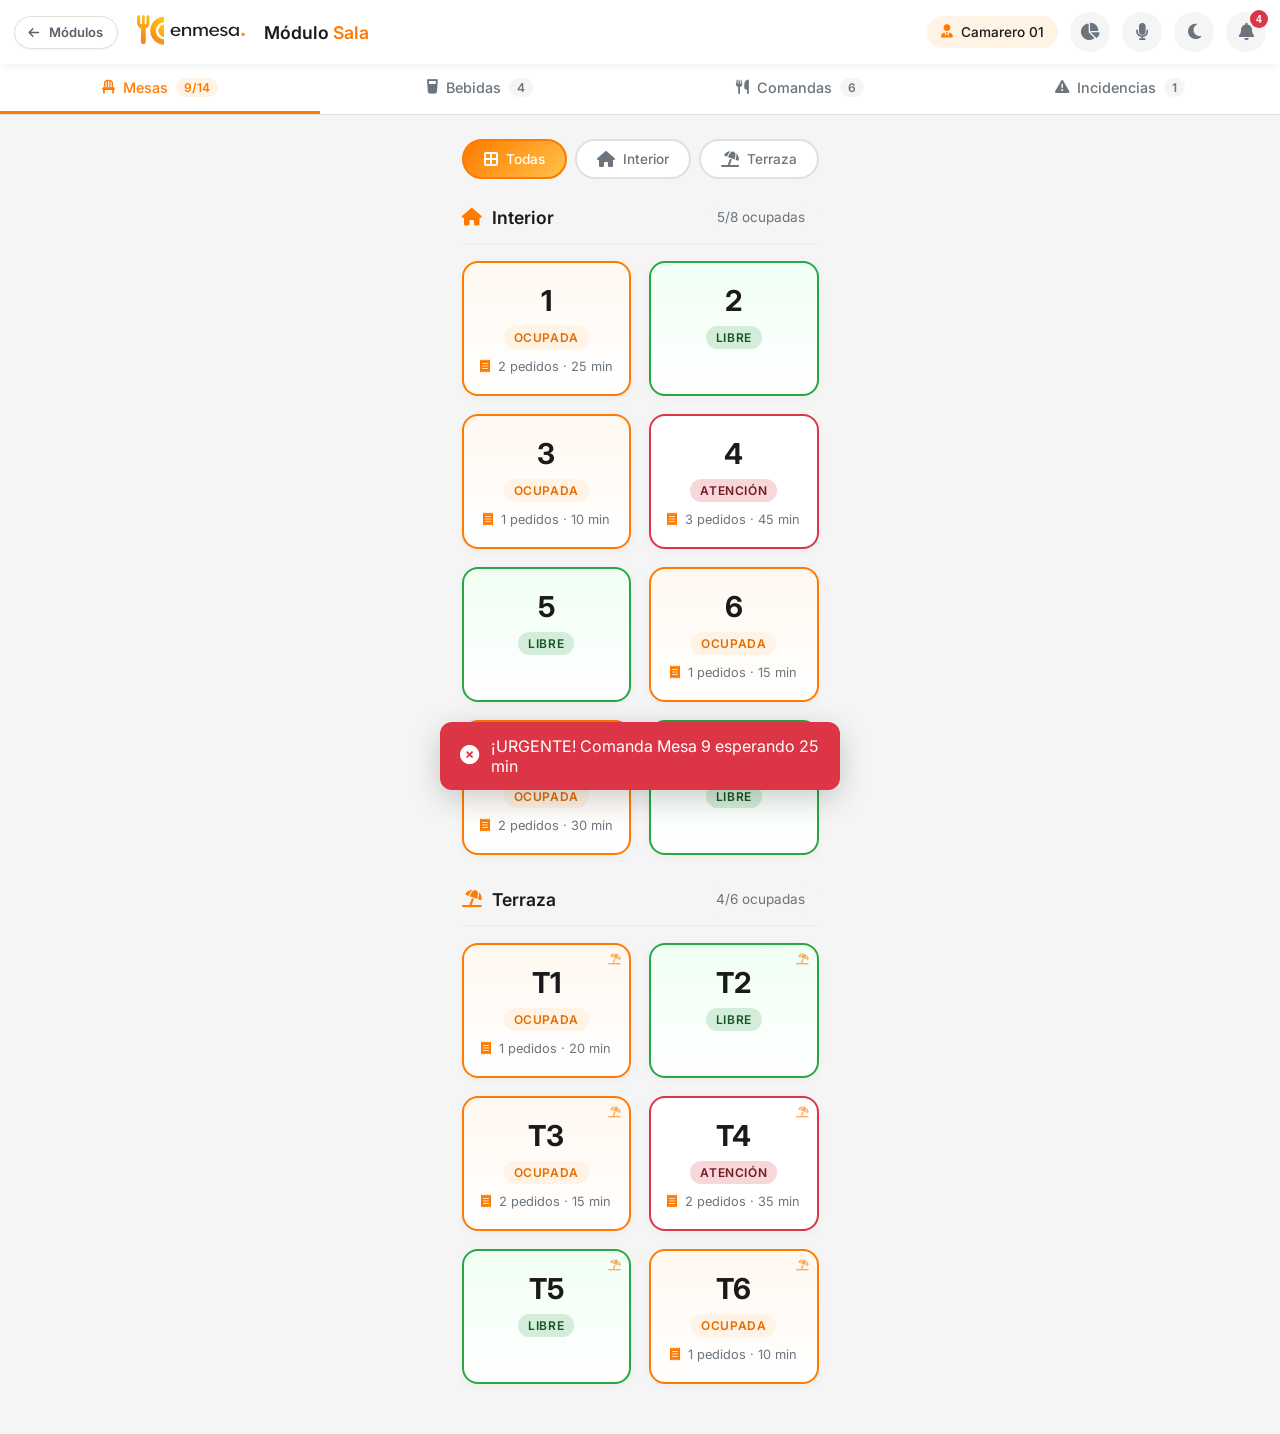
==== commit 8f3aea83: "Logotipo de enmesa mas grande en todas las pantallas El PNG original tenia el logo ocupando solo el " ====
--- a/camarero.html
+++ b/camarero.html
@@ -18,7 +18,7 @@
             <div class="header-left">
                 <a href="index.html" class="demo-volver" title="Volver al selector de módulos"><svg viewBox="0 0 24 24" fill="none" stroke="currentColor" stroke-width="2.2" stroke-linecap="round" stroke-linejoin="round" aria-hidden="true"><path d="M20 12H5M11 6l-6 6 6 6"/></svg><span>Módulos</span></a>
                 <a href="landing.html">
-                    <img src="Fotos/Logo3.png" alt="enmesa." class="header-logo">
+                    <img src="Fotos/Logo_enmesa.png" alt="enmesa." class="header-logo">
                 </a>
                 <h1 class="header-title">Módulo <span>Sala</span></h1>
             </div>
--- a/volver.css
+++ b/volver.css
@@ -0,0 +1,114 @@
+/* ════════════════════════════════════════════════════════════════════════
+   ENMESA — BOTÓN "VOLVER AL SELECTOR" (index.html)
+   Hoja auxiliar para la demo. Se carga DESPUÉS del CSS de cada módulo,
+   por lo que las pocas reglas de layout de abajo actúan como ajuste local
+   sin necesidad de editar landing.css / cliente.css / camarero.css / cocina.css.
+   ════════════════════════════════════════════════════════════════════════ */
+
+.demo-volver {
+  display: inline-flex;
+  align-items: center;
+  gap: 8px;
+  flex-shrink: 0;
+  padding: 8px 14px 8px 11px;
+  border: 1px solid #E2DED8;
+  border-radius: 999px;
+  background: #FFFFFF;
+  color: #5B6068;
+  font-family: 'Inter', -apple-system, BlinkMacSystemFont, 'Segoe UI', system-ui, sans-serif;
+  font-size: 13px;
+  font-weight: 600;
+  line-height: 1;
+  text-decoration: none;
+  white-space: nowrap;
+  cursor: pointer;
+  box-shadow: 0 1px 2px rgba(22, 24, 29, .05);
+  transition: color .25s ease, border-color .25s ease,
+              background .25s ease, box-shadow .25s ease;
+}
+
+.demo-volver svg {
+  width: 15px;
+  height: 15px;
+  display: block;
+  flex-shrink: 0;
+  transition: transform .25s ease;
+}
+
+.demo-volver:hover,
+.demo-volver:focus-visible {
+  color: #FF7A00;
+  border-color: rgba(255, 122, 0, .45);
+  background: #FFF8F1;
+  box-shadow: 0 4px 12px rgba(255, 122, 0, .15);
+}
+
+.demo-volver:hover svg { transform: translateX(-3px); }
+
+.demo-volver:focus-visible {
+  outline: 3px solid rgba(255, 122, 0, .35);
+  outline-offset: 3px;
+}
+
+.demo-volver:active { transform: scale(.97); }
+
+/* ── Modo oscuro del módulo Sala (body.dark-mode en camarero.html) ── */
+body.dark-mode .demo-volver {
+  background: #2d2d44;
+  border-color: #3d3d54;
+  color: #d8d8e0;
+}
+body.dark-mode .demo-volver:hover,
+body.dark-mode .demo-volver:focus-visible {
+  background: #34344e;
+  border-color: rgba(255, 122, 0, .55);
+  color: #FF9A2E;
+}
+
+/* ── Logotipo enmesa ──
+   Logo_enmesa.png viene recortado a su contenido, por lo que a igual altura
+   se ve mucho mayor pero tambien es mas ancho (proporcion 3,16:1 frente a
+   1,67:1). Esta salvaguarda hace que se encoja antes que desbordar una
+   cabecera estrecha, en lugar de empujar al resto de elementos. */
+.header-logo,
+.top-bar-logo {
+  max-width: 100%;
+  min-width: 0;
+  object-fit: contain;
+}
+
+/* ── Ajustes de colocación por módulo ── */
+
+/* landing.html — cabecera a ancho completo: logo a la izquierda, botón a la derecha */
+.landing-header {
+  display: flex;
+  align-items: flex-start;
+  justify-content: space-between;
+  gap: 12px;
+}
+
+/* cliente.html — el botón entra a la izquierda y "Mesa #12" se mantiene a la derecha */
+.top-bar-inner { justify-content: flex-start; }
+.top-bar-inner .mesa-info { margin-left: auto; }
+
+/* ── Pantallas estrechas: solo el icono, para no desbordar las cabeceras ── */
+@media (max-width: 600px) {
+  .demo-volver {
+    gap: 0;
+    padding: 8px;
+  }
+  .demo-volver span {
+    position: absolute;
+    width: 1px;
+    height: 1px;
+    overflow: hidden;
+    clip: rect(0 0 0 0);
+    white-space: nowrap;
+  }
+}
+
+@media (prefers-reduced-motion: reduce) {
+  .demo-volver, .demo-volver svg { transition: none; }
+  .demo-volver:hover svg { transform: none; }
+  .demo-volver:active { transform: none; }
+}
